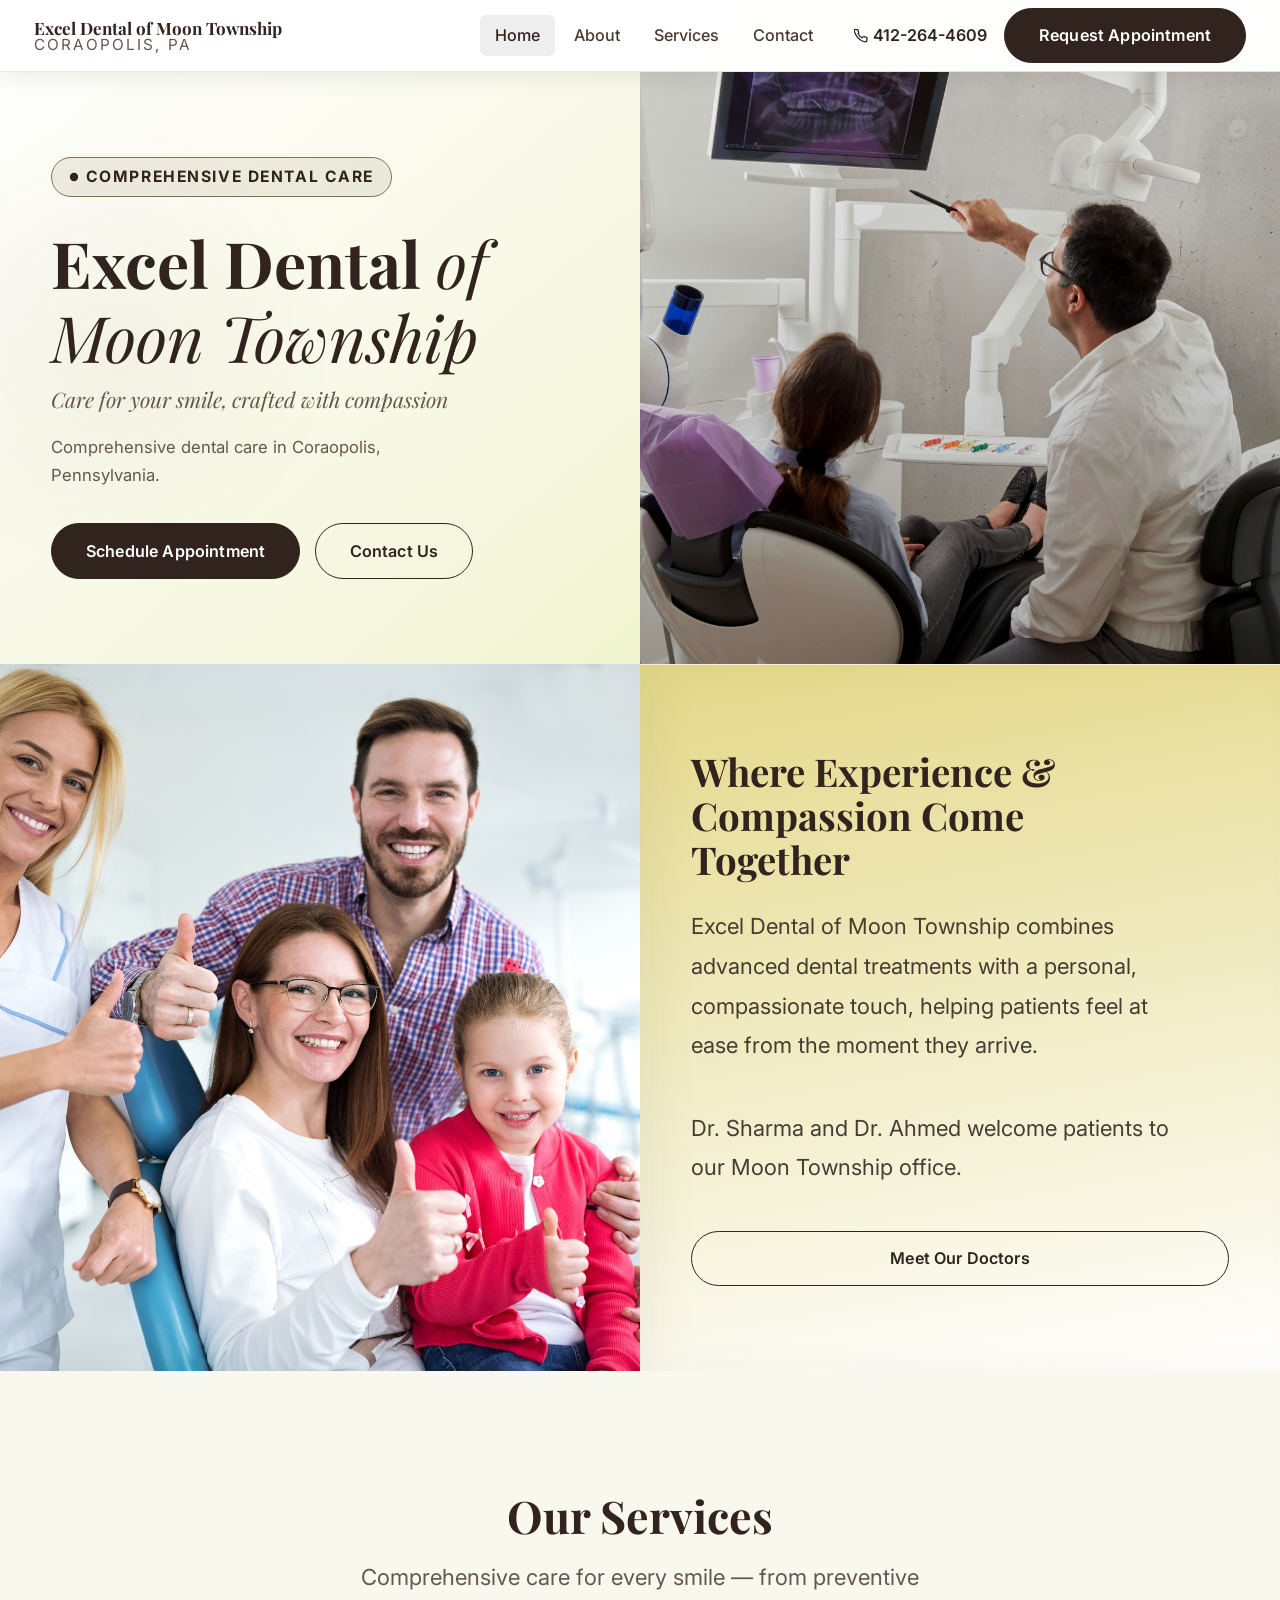
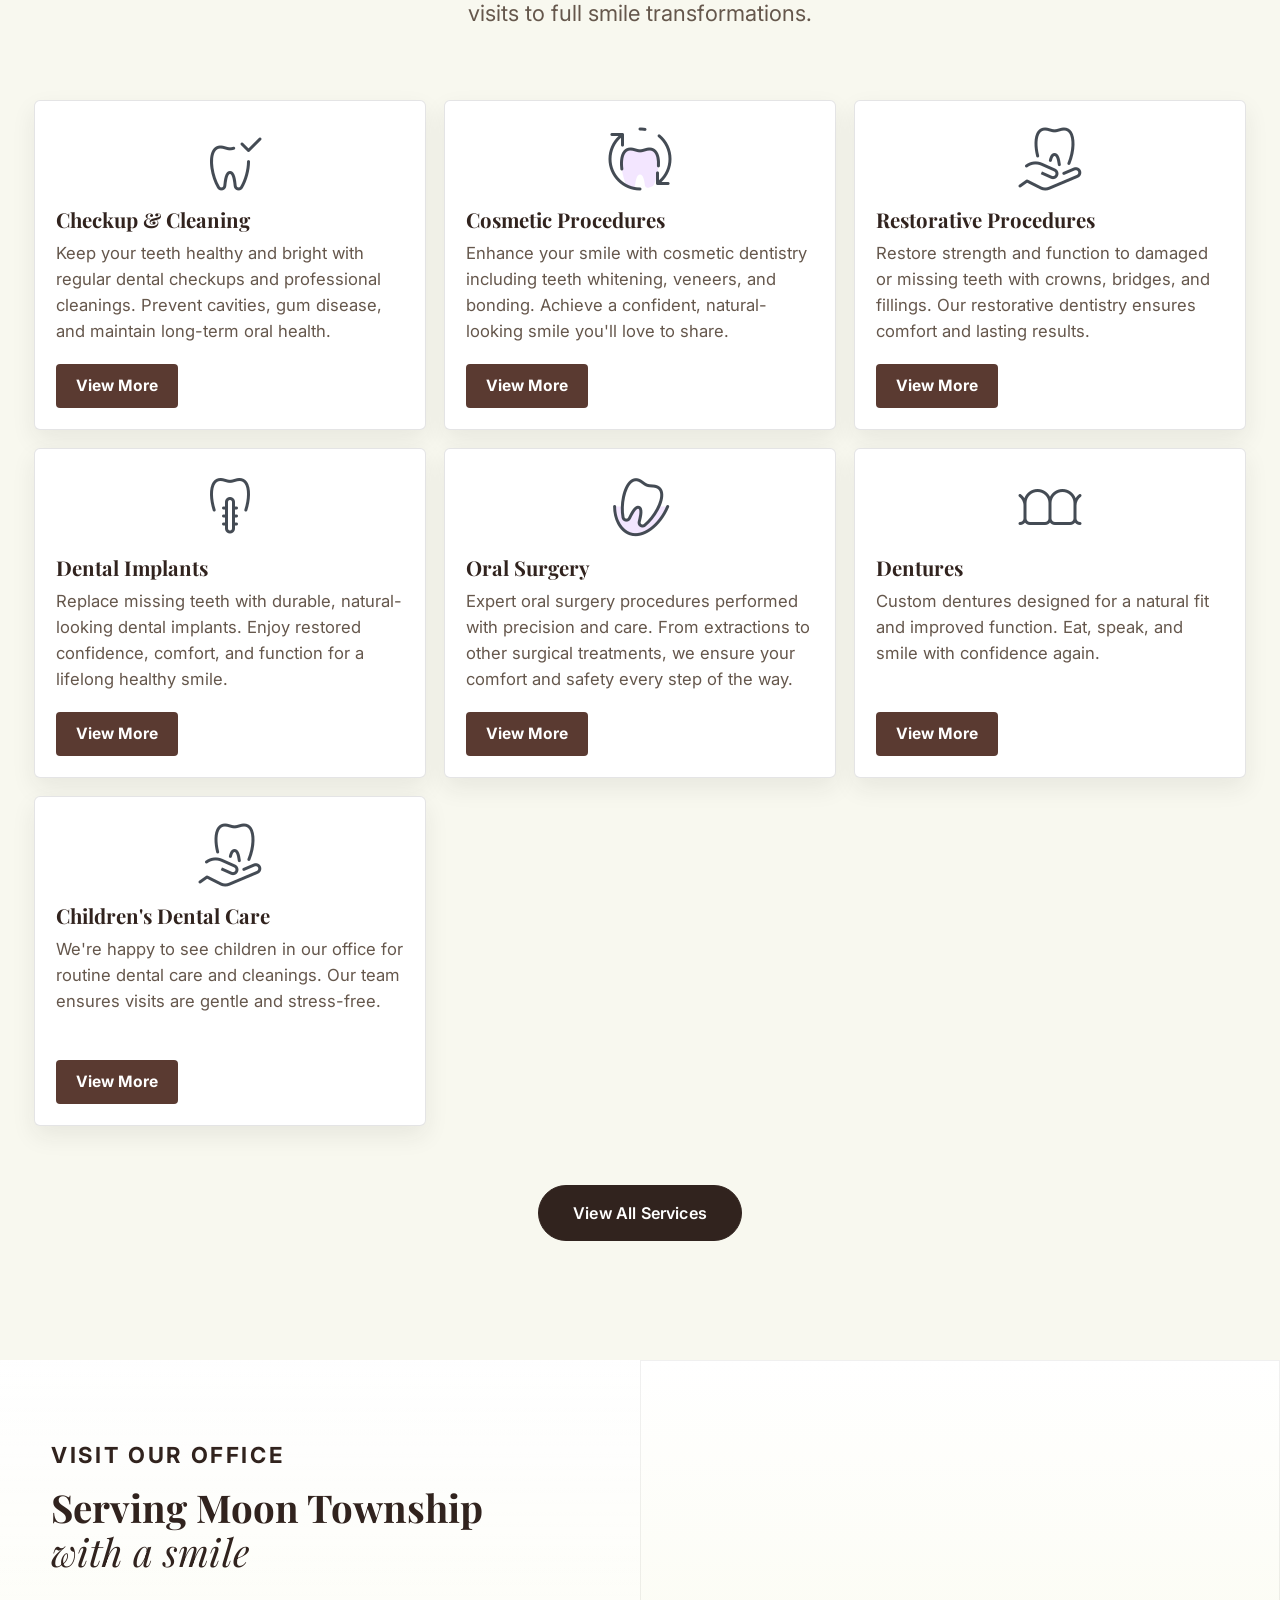
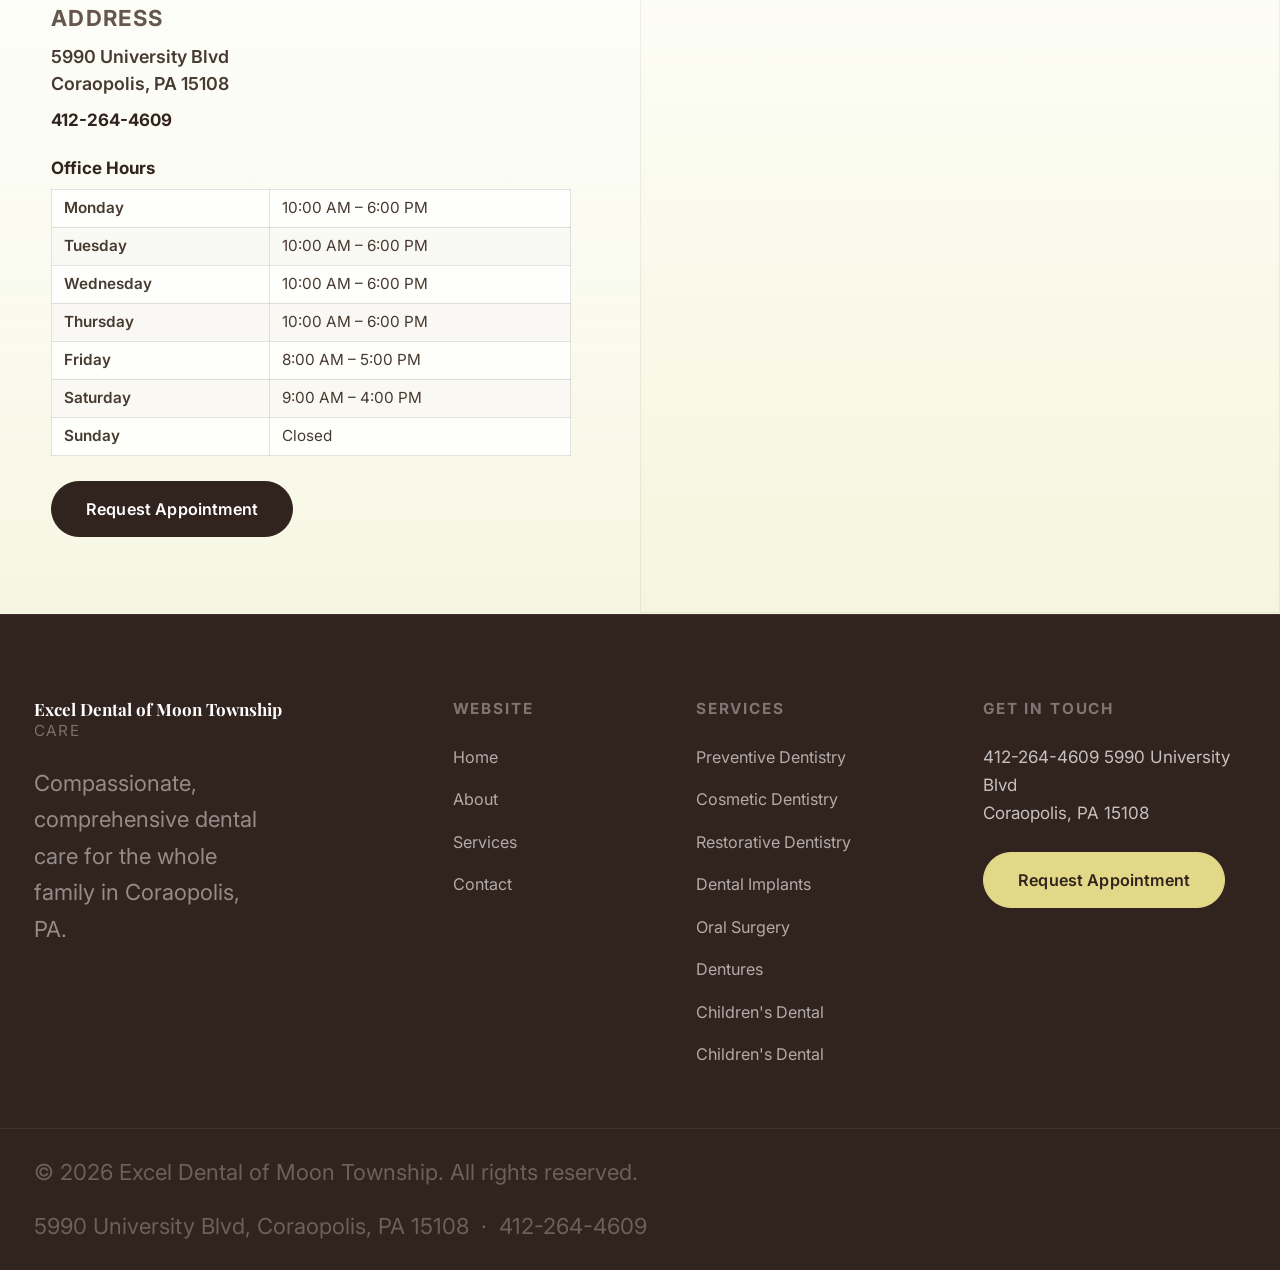
==== index.html @ f117f4f7 "Create Excel Dental of Moon Township website Co-authored-by: copilot-swe-agent[bot] <198982749+Copil" ====
<!DOCTYPE html>
<html lang="en">
<head>
  <meta charset="UTF-8" />
  <meta name="viewport" content="width=device-width, initial-scale=1.0" />
  <title>Excel Dental of Moon Township | Comprehensive Dental Care in Coraopolis, PA</title>
  <meta name="description" content="Comprehensive dental care in Coraopolis, PA, from routine cleanings to restorative and cosmetic dentistry, implants, and oral surgery." />
  <link rel="canonical" href="https://exceldentalmoon.com/" />
  <meta property="og:type" content="website" />
  <meta property="og:site_name" content="Excel Dental of Moon Township" />
  <meta property="og:title" content="Excel Dental of Moon Township | Comprehensive Dental Care in Coraopolis, PA" />
  <meta property="og:description" content="Comprehensive dental care in Coraopolis, PA, from routine cleanings to restorative and cosmetic dentistry, implants, and oral surgery." />
  <meta property="og:url" content="https://exceldentalmoon.com/" />
  <meta property="og:image" content="https://exceldentalmoon.com/assets/images/wexford-hero-photo.jpg" />
  <meta name="twitter:card" content="summary_large_image" />
  <meta name="twitter:title" content="Excel Dental of Moon Township | Comprehensive Dental Care in Coraopolis, PA" />
  <meta name="twitter:description" content="Comprehensive dental care in Coraopolis, PA, from routine cleanings to restorative and cosmetic dentistry, implants, and oral surgery." />
  <meta name="twitter:image" content="https://exceldentalmoon.com/assets/images/wexford-hero-photo.jpg" />
  <link rel="preconnect" href="https://fonts.googleapis.com" />
  <link rel="preconnect" href="https://fonts.gstatic.com" crossorigin />
  <link href="https://fonts.googleapis.com/css2?family=Playfair+Display:ital,wght@0,400;0,600;0,700;1,400;1,600&family=Inter:wght@300;400;500;600;700&display=swap" rel="stylesheet" />
  <link rel="stylesheet" href="css/style.css" />
  <link rel="icon" href="favicon.svg" type="image/svg+xml" />
  <script type="application/ld+json">
  {
    "@context": "https://schema.org",
    "@type": "Dentist",
    "name": "Excel Dental of Moon Township",
    "url": "https://exceldentalmoon.com/",
    "image": "https://exceldentalmoon.com/assets/images/wexford-hero-photo.jpg",
    "telephone": "+14122644609",
    "email": "exceldentalpc@gmail.com",
    "address": {
      "@type": "PostalAddress",
      "streetAddress": "5990 University Blvd",
      "addressLocality": "Coraopolis",
      "addressRegion": "PA",
      "postalCode": "15108",
      "addressCountry": "US"
    },
    "openingHoursSpecification": [
      {
        "@type": "OpeningHoursSpecification",
        "dayOfWeek": [
          "Monday",
          "Tuesday",
          "Wednesday",
          "Thursday"
        ],
        "opens": "10:00",
        "closes": "18:00"
      },
      {
        "@type": "OpeningHoursSpecification",
        "dayOfWeek": "Friday",
        "opens": "08:00",
        "closes": "17:00"
      },
      {
        "@type": "OpeningHoursSpecification",
        "dayOfWeek": "Saturday",
        "opens": "09:00",
        "closes": "16:00"
      }
    ],
    "hasMap": "https://maps.google.com/?q=5990+University+Blvd+Coraopolis+PA+15108"
  }
  </script>
  <style>
    /* Tooth SVG used inline for logo */
    .tooth-svg { fill: var(--white); }
    .tooth-svg-dark { fill: var(--dark); }
  </style>
</head>
<body>

  <!-- ===== NAVBAR ===== -->
  <header class="navbar" id="navbar">
    <div class="nav-inner">

      <!-- Logo -->
      <a href="index.html" class="nav-logo" aria-label="Excel Dental of Moon Township — home">
        <div class="nav-logo-icon">
          <svg viewBox="-32 0 512 512" xmlns="http://www.w3.org/2000/svg" aria-hidden="true" style="fill:#fff;">
            <path d="M443.98 96.25c-11.01-45.22-47.11-82.06-92.01-93.72-32.19-8.36-63 5.1-89.14 24.33-3.25 2.39-6.96 3.73-10.5 5.48l28.32 18.21c7.42 4.77 9.58 14.67 4.8 22.11-4.46 6.95-14.27 9.86-22.11 4.8L162.83 12.84c-20.7-10.85-43.38-16.4-66.81-10.31-44.9 11.67-81 48.5-92.01 93.72-10.13 41.62-.42 80.81 21.5 110.43 23.36 31.57 32.68 68.66 36.29 107.35 4.4 47.16 10.33 94.16 20.94 140.32l7.8 33.95c3.19 13.87 15.49 23.7 29.67 23.7 13.97 0 26.15-9.55 29.54-23.16l34.47-138.42c4.56-18.32 20.96-31.16 39.76-31.16s35.2 12.85 39.76 31.16l34.47 138.42c3.39 13.61 15.57 23.16 29.54 23.16 14.18 0 26.48-9.83 29.67-23.7l7.8-33.95c10.61-46.15 16.53-93.16 20.94-140.32 3.61-38.7 12.93-75.78 36.29-107.35 21.95-29.61 31.66-68.8 21.53-110.43z"/>
          </svg>
        </div>
        <div class="nav-logo-text">
          <span class="name">Excel Dental of Moon Township</span>
          <span class="tagline">Coraopolis, PA</span>
        </div>
      </a>

      <!-- Desktop menu -->
      <nav class="nav-menu" aria-label="Primary navigation">
        <a href="index.html" class="active">Home</a>
        <a href="about.html">About</a>
        <a href="services.html">Services</a>
        <a href="contact.html">Contact</a>
      </nav>

      <!-- Desktop actions -->
      <div class="nav-actions">
        <a href="tel:4122644609" class="nav-phone">
          <svg width="14" height="14" viewBox="0 0 24 24" fill="none" stroke="currentColor" stroke-width="2.2" stroke-linecap="round" stroke-linejoin="round" aria-hidden="true"><path d="M22 16.92v3a2 2 0 01-2.18 2 19.79 19.79 0 01-8.63-3.07A19.5 19.5 0 013.06 9.81a19.79 19.79 0 01-3.07-8.67A2 2 0 012.18 1h3a2 2 0 012 1.72c.127.96.361 1.903.7 2.81a2 2 0 01-.45 2.11L6.91 8.16a16 16 0 006.93 6.93l1.52-1.52a2 2 0 012.11-.45c.907.339 1.85.573 2.81.7A2 2 0 0122 16.92z"/></svg>
          412-264-4609
        </a>
        <a href="tel:+14122644609" class="btn btn-dark">Request Appointment</a>
      </div>

      <!-- Hamburger -->
      <button class="nav-hamburger" id="navHamburger" aria-label="Toggle menu" aria-expanded="false">
        <span></span><span></span><span></span>
      </button>
    </div>

    <!-- Mobile drawer -->
    <nav class="nav-mobile" aria-label="Mobile navigation">
      <a href="index.html">Home</a>
      <a href="about.html">About</a>
      <a href="services.html">Services</a>
      <a href="contact.html">Contact</a>
      <div class="nav-mobile-cta">
        <a href="tel:4122644609" class="btn btn-outline">📞 412-264-4609</a>
        <a href="tel:+14122644609" class="btn btn-dark">Request Appointment</a>
      </div>
    </nav>
  </header>

  <!-- ===== HERO ===== -->
  <section class="hero" aria-labelledby="hero-heading">
    <div class="hero-left">
      <div class="hero-text">
        <div class="hero-chip">
          <svg width="10" height="10" viewBox="0 0 24 24" fill="currentColor" aria-hidden="true"><circle cx="12" cy="12" r="10"/></svg>
          Comprehensive Dental Care
        </div>
        <h1 class="hero-h1" id="hero-heading">Excel Dental <em>of Moon Township</em></h1>
        <p class="hero-tagline">Care for your smile, crafted with compassion</p>
        <p class="hero-desc">Comprehensive dental care in Coraopolis, Pennsylvania.</p>
        <div class="hero-actions">
          <a href="tel:+14122644609" class="btn btn-dark">Schedule Appointment</a>
          <a href="contact.html" class="btn btn-outline">Contact Us</a>
        </div>
      </div>
    </div>
    <div class="hero-right">
      <img
        src="assets/images/wexford-hero-photo.jpg"
        alt="A dentist reviewing an X-ray with a patient"
        loading="eager"
      />
    </div>
  </section>

  <!-- ===== ABOUT ===== -->
  <section class="about" aria-labelledby="about-heading">
    <div class="about-left" data-reveal="fade-left">
      <img
        src="assets/images/wexford-about-photo.jpg"
        alt="A family with a dental professional"
        loading="lazy"
      />
    </div>
    <div class="about-right" data-reveal="fade-right">
      <h2 id="about-heading">Where Experience &amp; Compassion Come Together</h2>
      <p>Excel Dental of Moon Township combines advanced dental treatments with a personal, compassionate touch, helping patients feel at ease from the moment they arrive.</p>
      <p>Dr. Sharma and Dr. Ahmed welcome patients to our Moon Township office.</p>
      <a href="about.html" class="btn btn-outline">Meet Our Doctors</a>
    </div>
  </section>

  <!-- ===== SERVICES ===== -->
  <section class="services" id="services" aria-labelledby="services-heading">
    <div class="services-intro fade-up">
      <h2 id="services-heading">Our Services</h2>
      <p>Comprehensive care for every smile — from preventive visits to full smile transformations.</p>
    </div>

    <div class="services-grid">

      <article class="srv-card fade-up" aria-label="Checkup and Cleaning">
        <div class="srv-bg" style="background-image:url('assets/images/service-cleaning.png');"></div>
        <div class="srv-overlay"></div>
        <div class="srv-body">
          <h3>Checkup &amp; Cleaning</h3>
          <p class="srv-desc">Keep your teeth healthy and bright with regular dental checkups and professional cleanings. Prevent cavities, gum disease, and maintain long-term oral health.</p>
          <a href="cleaning-and-prevention.html" class="srv-link">View More</a>
        </div>
      </article>

      <article class="srv-card fade-up" aria-label="Cosmetic Procedures">
        <div class="srv-bg" style="background-image:url('assets/images/service-cosmetic.png');"></div>
        <div class="srv-overlay"></div>
        <div class="srv-body">
          <h3>Cosmetic Procedures</h3>
          <p class="srv-desc">Enhance your smile with cosmetic dentistry including teeth whitening, veneers, and bonding. Achieve a confident, natural-looking smile you'll love to share.</p>
          <a href="cosmetic-dentistry.html" class="srv-link">View More</a>
        </div>
      </article>

      <article class="srv-card fade-up" aria-label="Restorative Procedures">
        <div class="srv-bg" style="background-image:url('assets/images/service-restorative.png');"></div>
        <div class="srv-overlay"></div>
        <div class="srv-body">
          <h3>Restorative Procedures</h3>
          <p class="srv-desc">Restore strength and function to damaged or missing teeth with crowns, bridges, and fillings. Our restorative dentistry ensures comfort and lasting results.</p>
          <a href="restorative-dentistry.html" class="srv-link">View More</a>
        </div>
      </article>

      <article class="srv-card fade-up" aria-label="Dental Implants">
        <div class="srv-bg" style="background-image:url('assets/images/service-implants.png');"></div>
        <div class="srv-overlay"></div>
        <div class="srv-body">
          <h3>Dental Implants</h3>
          <p class="srv-desc">Replace missing teeth with durable, natural-looking dental implants. Enjoy restored confidence, comfort, and function for a lifelong healthy smile.</p>
          <a href="dental-implants.html" class="srv-link">View More</a>
        </div>
      </article>

      <article class="srv-card fade-up" aria-label="Oral Surgery">
        <div class="srv-bg" style="background-image:url('assets/images/service-oral-surgery.png');"></div>
        <div class="srv-overlay"></div>
        <div class="srv-body">
          <h3>Oral Surgery</h3>
          <p class="srv-desc">Expert oral surgery procedures performed with precision and care. From extractions to other surgical treatments, we ensure your comfort and safety every step of the way.</p>
          <a href="oral-surgery.html" class="srv-link">View More</a>
        </div>
      </article>

      <article class="srv-card fade-up" aria-label="Dentures">
        <div class="srv-bg" style="background-image:url('assets/images/service-dentures.png');"></div>
        <div class="srv-overlay"></div>
        <div class="srv-body">
          <h3>Dentures</h3>
          <p class="srv-desc">Custom dentures designed for a natural fit and improved function. Eat, speak, and smile with confidence again.</p>
          <a href="dentures.html" class="srv-link">View More</a>
        </div>
      </article>

      <article class="srv-card fade-up" aria-label="Children's Dental Care">
        <div class="srv-bg" style="background-image:url('assets/images/service-children.png');"></div>
        <div class="srv-overlay"></div>
        <div class="srv-body">
          <h3>Children's Dental Care</h3>
          <p class="srv-desc">We're happy to see children in our office for routine dental care and cleanings. Our team ensures visits are gentle and stress-free.</p>
          <a href="pediatric-dentistry.html" class="srv-link">View More</a>
        </div>
      </article>

    </div><!-- /services-grid -->

    <div class="services-footer fade-up">
      <a href="services.html" class="btn btn-dark">View All Services</a>
    </div>
  </section>

  <section class="location home-location" aria-labelledby="visit-heading">
    <div class="location-info" data-reveal="fade-left">
      <p class="eyebrow">Visit Our Office</p>
      <h2 id="visit-heading">Serving Moon Township <em>with a smile</em></h2>

      <div class="visit-address">
        <p class="info-label">Address</p>
        <address><a href="https://maps.google.com/?q=5990+University+Blvd+Coraopolis+PA+15108" target="_blank" rel="noopener">5990 University Blvd<br />Coraopolis, PA 15108</a></address>
        <a class="visit-phone" href="tel:+14122644609">412-264-4609</a>
      </div>

      <div class="visit-hours">
        <h3>Office Hours</h3>
        <table>
          <tbody>
            <tr><th scope="row">Monday</th><td>10:00 AM – 6:00 PM</td></tr>
            <tr><th scope="row">Tuesday</th><td>10:00 AM – 6:00 PM</td></tr>
            <tr><th scope="row">Wednesday</th><td>10:00 AM – 6:00 PM</td></tr>
            <tr><th scope="row">Thursday</th><td>10:00 AM – 6:00 PM</td></tr>
            <tr><th scope="row">Friday</th><td>8:00 AM – 5:00 PM</td></tr>
            <tr><th scope="row">Saturday</th><td>9:00 AM – 4:00 PM</td></tr>
            <tr><th scope="row">Sunday</th><td>Closed</td></tr>
          </tbody>
        </table>
      </div>

      <a href="tel:+14122644609" class="btn btn-dark visit-appointment">Request Appointment</a>
    </div>
    <div class="location-map" data-reveal="fade-right">
      <iframe
        src="https://maps.google.com/maps?q=5990+University+Blvd+Coraopolis+PA+15108&z=15&output=embed"
        loading="lazy"
        title="Map to Excel Dental of Moon Township at 5990 University Blvd"
        allowfullscreen>
      </iframe>
    </div>
  </section>

  <!-- ===== FOOTER ===== -->
  <footer class="footer">
    <div class="footer-main">

      <!-- Brand -->
      <div class="footer-brand">
        <div class="f-logo">
          <div class="f-logo-icon">
            <svg viewBox="-32 0 512 512" xmlns="http://www.w3.org/2000/svg" aria-hidden="true" style="fill:#2a2a2a;">
              <path d="M443.98 96.25c-11.01-45.22-47.11-82.06-92.01-93.72-32.19-8.36-63 5.1-89.14 24.33-3.25 2.39-6.96 3.73-10.5 5.48l28.32 18.21c7.42 4.77 9.58 14.67 4.8 22.11-4.46 6.95-14.27 9.86-22.11 4.8L162.83 12.84c-20.7-10.85-43.38-16.4-66.81-10.31-44.9 11.67-81 48.5-92.01 93.72-10.13 41.62-.42 80.81 21.5 110.43 23.36 31.57 32.68 68.66 36.29 107.35 4.4 47.16 10.33 94.16 20.94 140.32l7.8 33.95c3.19 13.87 15.49 23.7 29.67 23.7 13.97 0 26.15-9.55 29.54-23.16l34.47-138.42c4.56-18.32 20.96-31.16 39.76-31.16s35.2 12.85 39.76 31.16l34.47 138.42c3.39 13.61 15.57 23.16 29.54 23.16 14.18 0 26.48-9.83 29.67-23.7l7.8-33.95c10.61-46.15 16.53-93.16 20.94-140.32 3.61-38.7 12.93-75.78 36.29-107.35 21.95-29.61 31.66-68.8 21.53-110.43z"/>
            </svg>
          </div>
          <div class="f-logo-text">
            <span class="name">Excel Dental of Moon Township</span>
            <span class="care">Care</span>
          </div>
        </div>
        <p>Compassionate, comprehensive dental care for the whole family in Coraopolis, PA.</p>
      </div>

      <!-- Website Links -->
      <div class="footer-col">
        <h4>Website</h4>
        <ul>
          <li><a href="index.html">Home</a></li>
          <li><a href="about.html">About</a></li>
          <li><a href="services.html">Services</a></li>
          <li><a href="contact.html">Contact</a></li>
        </ul>
      </div>

      <!-- Services Links -->
      <div class="footer-col">
        <h4>Services</h4>
        <ul>
          <li><a href="cleaning-and-prevention.html">Preventive Dentistry</a></li>
          <li><a href="cosmetic-dentistry.html">Cosmetic Dentistry</a></li>
          <li><a href="restorative-dentistry.html">Restorative Dentistry</a></li>
          <li><a href="dental-implants.html">Dental Implants</a></li>
          <li><a href="oral-surgery.html">Oral Surgery</a></li>
          <li><a href="dentures.html">Dentures</a></li>
          <li><a href="pediatric-dentistry.html">Children's Dental</a></li>
          <li><a href="services.html#children">Children's Dental</a></li>
        </ul>
      </div>

      <!-- Contact -->
      <div class="footer-col">
        <h4>Get In Touch</h4>
        <div class="footer-contact-info">
          <a href="tel:4122644609">412-264-4609</a>
          <a href="https://maps.google.com/?q=5990+University+Blvd+Coraopolis+PA+15108" target="_blank" rel="noopener">
            5990 University Blvd<br>Coraopolis, PA 15108
          </a>
        </div>
        <a href="tel:+14122644609" class="btn btn-accent footer-appt-btn">Request Appointment</a>
      </div>

    </div><!-- /footer-main -->

    <div class="footer-bottom">
      <p>&copy; <span id="year"></span> Excel Dental of Moon Township. All rights reserved.</p>
      <p>5990 University Blvd, Coraopolis, PA 15108 &nbsp;·&nbsp; 412-264-4609</p>
    </div>
  </footer>

  <script src="js/main.js"></script>
</body>
</html>
---- css/style.css ----
/* ===================================================
   Excel Dental of Moon Township — Main Stylesheet
   =================================================== */

/* === CSS VARIABLES === */
:root {
  --primary:       #5a3a31;
  --primary-dark:  #31231e;
  --primary-light: #e2f1af;
  --olive:         #84714f;
  --bg:            #f8f8ef;
  --bg-light:      #ffffff;
  --bg-about:      #e2f1af;
  --surface:       #ffffff;
  --surface-alt:   #f8f8ef;
  --dark:          #31231e;
  --text:          #473a30;
  --muted:         #65574c;
  --white:         #fff;
  --border:        rgba(42,42,42,.14);
  --line-soft:     rgba(42,42,42,.09);
  --shadow-sm:     0 2px 8px rgba(0,0,0,.08);
  --shadow:        0 4px 20px rgba(0,0,0,.12);
  --shadow-lg:     0 14px 44px rgba(0,0,0,.18);
  --shadow-xl:     0 22px 64px rgba(16, 24, 8, .24);
  --radius:        20px;
  --radius-sm:     10px;
  --radius-xs:     6px;
  --ease:          cubic-bezier(.4,0,.2,1);
  --t:             all .3s var(--ease);
  --font-h:        'Playfair Display', Georgia, serif;
  --font-b:        'Inter', -apple-system, BlinkMacSystemFont, sans-serif;
}

/* === RESET === */
*, *::before, *::after { box-sizing: border-box; margin: 0; padding: 0; }
html  {
  scroll-behavior: smooth;
  font-size: 17px;
}
body  {
  font-family: var(--font-b);
  font-size: 1rem;
  line-height: 1.65;
  color: var(--text);
  background: #f8f8ef;
  overflow-x: hidden;
  -webkit-font-smoothing: antialiased;
  -webkit-tap-highlight-color: transparent;
}
img  { max-width: 100%; height: auto; display: block; }
a    { text-decoration: none; color: inherit; }
ul   { list-style: none; }
p { font-size: 1.3rem !important; }
h1,h2,h3,h4,h5 { font-family: var(--font-h); font-weight: 700; line-height: 1.15; color: var(--dark); }

/* === UTILITIES === */
.container { max-width: 1280px; margin: 0 auto; padding: 0 2rem; }

/* === BUTTONS === */
.btn {
  display: inline-flex;
  align-items: center;
  justify-content: center;
  gap: .45rem;
  padding: .8rem 2rem;
  border-radius: 100px;
  font-family: var(--font-b);
  font-size: .95rem;
  font-weight: 600;
  letter-spacing: .01em;
  cursor: pointer;
  transition: var(--t);
  border: 1.5px solid transparent;
  white-space: nowrap;
  touch-action: manipulation;
}
.btn-dark    { background: var(--dark);  color: var(--white); border-color: var(--dark); }
.btn-dark:hover  { background: #5a3a31; transform: translateY(-2px); box-shadow: var(--shadow); }
.btn-outline { background: transparent; color: var(--dark);  border-color: var(--dark); }
.btn-outline:hover { background: var(--dark); color: var(--white); transform: translateY(-2px); box-shadow: var(--shadow); }
.btn-light   { background: var(--white); color: var(--dark);  border-color: var(--white); }
.btn-light:hover { background: var(--bg-light); transform: translateY(-2px); box-shadow: var(--shadow); }
.btn-accent  { background: var(--primary); color: var(--white); border-color: var(--primary); }
.btn-accent:hover { background: var(--primary-dark); border-color: var(--primary-dark); transform: translateY(-2px); }

/* =====================================================
   NAVBAR
   ===================================================== */
.navbar {
  position: fixed;
  top: 0; left: 0; right: 0;
  z-index: 100;
  height: 72px;
  background: rgba(255,255,255,.96);
  backdrop-filter: blur(16px);
  -webkit-backdrop-filter: blur(16px);
  border-bottom: 1px solid rgba(132,113,79,.18);
  box-shadow: 0 6px 20px rgba(36, 45, 18, .08);
  transition: var(--t);
}
.navbar.scrolled { background: rgba(255,255,255,.99); box-shadow: var(--shadow-sm); }

.nav-inner {
  max-width: 1280px;
  margin: 0 auto;
  padding: 0 2rem;
  height: 100%;
  display: flex;
  align-items: center;
  gap: 1.5rem;
}

/* Logo */
.nav-logo { display: flex; align-items: center; gap: .6rem; flex-shrink: 0; }
.nav-logo-icon {
  width: 38px; height: 38px;
  background: var(--dark);
  border-radius: 10px;
  display: flex; align-items: center; justify-content: center;
}
.nav-logo-icon { display: none; }
.nav-logo-text { display: block; }
.nav-logo-icon svg { width: 20px; height: 20px; }
.nav-logo-text .name {
  display: block;
  font-family: var(--font-h);
  font-size: 1rem; font-weight: 700;
  color: var(--dark); line-height: 1.1;
  white-space: nowrap;
}
.nav-logo-text .tagline {
  display: block;
  font-size: .9rem;
  text-transform: uppercase;
  letter-spacing: .14em;
  color: var(--muted); line-height: 1;
}

/* Nav menu */
.nav-menu { display: flex; align-items: center; gap: .2rem; margin-left: auto; }
.nav-menu a {
  padding: .45rem .9rem;
  border-radius: var(--radius-xs);
  font-size: .95rem; font-weight: 500;
  color: var(--text);
  transition: var(--t);
}
.nav-menu a:hover,
.nav-menu a.active { background: rgba(42,42,42,.08); color: var(--dark); }
.nav-menu a { touch-action: manipulation; }

/* Nav actions */
.nav-actions { display: flex; align-items: center; gap: 1rem; flex-shrink: 0; }
.nav-phone {
  font-size: .95rem; font-weight: 600;
  color: var(--dark);
  display: flex; align-items: center; gap: .3rem;
}
.nav-phone:hover { text-decoration: underline; }

/* Hamburger */
.nav-hamburger {
  display: none;
  background: none; border: none; cursor: pointer;
  padding: .5rem;
  margin-left: auto;
  flex-direction: column; gap: 5px;
}
.nav-hamburger span {
  display: block; width: 22px; height: 2px;
  background: var(--dark); border-radius: 2px;
  transition: var(--t);
}

/* Mobile drawer */
.nav-mobile {
  display: none;
  position: fixed;
  top: 72px; left: 0; right: 0;
  background: var(--bg-light);
  border-bottom: 1px solid var(--border);
  padding: 1.25rem 2rem 1.5rem;
  flex-direction: column;
  gap: .3rem;
  z-index: 99;
  box-shadow: var(--shadow);
}
.nav-mobile.open { display: flex; }
.nav-mobile a {
  padding: .7rem 1rem;
  border-radius: var(--radius-xs);
  font-size: .95rem; font-weight: 500;
  color: var(--text); transition: var(--t);
  touch-action: manipulation;
}
.nav-mobile a:hover { background: rgba(42,42,42,.06); }
.nav-mobile a.btn-dark,
.nav-mobile a.btn-dark:hover { color: var(--white); }
.nav-mobile-cta {
  margin-top: 1rem;
  padding-top: 1rem;
  border-top: 1px solid var(--border);
  display: flex; flex-direction: column; gap: .6rem;
}

/* =====================================================
   HERO
   ===================================================== */
.hero {
  display: grid;
  grid-template-columns: repeat(2, minmax(0, 1fr));
  min-height: 0;
  padding-top: 72px;
  align-items: stretch;
  background:
    linear-gradient(140deg, #ffffff 0%, #f5f6dd 55%, #e2f1af 100%);
}
.hero-left {
  display: flex;
  align-items: center;
  padding: 5rem 3rem 5rem;
  padding-left: max(3rem, calc((100vw - 1280px) / 2 + 2rem));
}
.hero-text { max-width: 500px; }
.hero-chip {
  display: inline-flex; align-items: center; gap: .4rem;
  background: rgba(132,113,79,.12);
  color: var(--dark);
  padding: .35rem 1rem;
  border-radius: 100px;
  font-size: .92rem; font-weight: 700;
  text-transform: uppercase; letter-spacing: .1em;
  margin-bottom: 1.75rem;
}
.hero-h1 { font-size: clamp(2.8rem,5vw,4.5rem); color: var(--dark); margin-bottom: .5rem; }
.hero-h1 em { font-style: italic; font-weight: 400; }
.hero-tagline {
  font-family: var(--font-h);
  font-size: clamp(1rem,1.8vw,1.25rem) !important;
  font-style: italic; font-weight: 400;
  color: var(--muted); margin-bottom: 1rem;
}
.hero-desc { font-size: .98rem !important; color: var(--muted); margin-bottom: 2rem; max-width: 380px; line-height: 1.65; }
.hero-actions { display: flex; gap: .85rem; flex-wrap: wrap; }

.hero-right { position: relative; min-width: 0; overflow: hidden; }
.hero-right::after {
  content: '';
  position: absolute;
  inset: 0;
  background: linear-gradient(180deg, rgba(0,0,0,.06) 0%, rgba(0,0,0,.22) 100%);
  pointer-events: none;
}
.hero-right img {
  width: 100%;
  height: 100%;
  object-fit: cover;
  object-position: center;
  transform: none;
  filter: saturate(1.08) contrast(1.02);
}

/* =====================================================
   TRUST STRIP
   ===================================================== */
.trust-strip {
  background:
    radial-gradient(circle at 20% 25%, rgba(255,255,255,.2) 0%, rgba(255,255,255,0) 52%),
    linear-gradient(135deg, #5a3a31 0%, #31231e 100%);
  padding: 1.25rem 2rem;
}

.trust-inner {
  max-width: 1200px;
  margin: 0 auto;
  display: grid;
  grid-template-columns: repeat(3, 1fr);
  gap: 1rem;
}

.trust-item {
  border: 1px solid rgba(42,42,42,.16);
  border-radius: var(--radius-sm);
  background: rgba(255,255,255,.25);
  padding: 1.1rem 1.15rem;
  box-shadow: 0 10px 22px rgba(34,42,14,.15), inset 0 1px 0 rgba(255,255,255,.4);
}

.trust-item h2 {
  font-size: clamp(1.2rem, 2vw, 1.5rem);
  margin-bottom: .3rem;
}

.trust-item p {
  font-size: .92rem;
  color: rgba(42,42,42,.9);
  line-height: 1.55;
}

/* =====================================================
   ABOUT
   ===================================================== */
.about { display: grid; grid-template-columns: repeat(2, minmax(0, 1fr)); min-height: 580px; overflow-x: clip; }
.about-left { min-width: 0; overflow: hidden; background: #e2f1af; }
.about-left img { display: block; width: 100%; height: 100%; min-height: 100%; object-fit: cover; object-position: 62% center; transition: transform .7s ease; }
.about-left:hover img { transform: scale(1.04); }

.about-right {
  background: linear-gradient(170deg, #e3d888 0%, #ffffff 100%);
  display: flex; flex-direction: column; justify-content: center;
  padding: 5rem 3rem;
  padding-right: max(3rem, calc((100vw - 1280px) / 2 + 2rem));
  box-shadow: inset 0 1px 0 rgba(255,255,255,.65), inset 22px 0 36px rgba(132,113,79,.07);
}
.about-right h2 { font-size: clamp(1.75rem,3vw,2.6rem); margin-bottom: 1.5rem; max-width: 440px; }
.about-right p { font-size: .96rem; color: var(--dark); line-height: 1.8; max-width: 480px; margin-bottom: 2.5rem; opacity: .88; }

/* =====================================================
   WHY CHOOSE US
   ===================================================== */
.why-us {
  padding: 6rem 1erem;
  background:
    radial-gradient(circle at 85% 18%, rgba(132,113,79,.1) 0%, rgba(132,113,79,0) 42%),
    var(--bg-light);
}

.eyebrow {
  display: inline-block;
  font-size: .85rem;
  font-weight: 700;
  letter-spacing: .12em;
  text-transform: uppercase;
  color: var(--muted);
  margin-bottom: .7rem;
}

.why-us-intro {
  max-width: 640px;
  margin: 0 auto 3.5rem;
  text-align: center;
}

.why-us-intro h2 {
  font-size: clamp(1.9rem, 3vw, 2.8rem);
  margin-bottom: .75rem;
}

.why-us-sub {
  font-size: 1.05rem !important;
  color: var(--muted);
  line-height: 1.6;
}

.why-us-grid {
  max-width: 1280px;
  margin: 0 auto;
  display: grid;
  grid-template-columns: repeat(3, 1fr);
  gap: 1.5rem;
}

.why-card {
  display: flex;
  flex-direction: column;
  gap: 1rem;
  padding: 2.25rem 2rem;
  background: var(--surface);
  border-radius: var(--radius);
  border: 1px solid var(--border);
  transition: var(--t);
}

.why-card:hover {
  transform: translateY(-3px);
  box-shadow: var(--shadow);
}

.why-card-icon {
  width: 44px;
  height: 44px;
  display: flex;
  align-items: center;
  justify-content: center;
  background: rgba(132,113,79,.12);
  border-radius: 12px;
  flex-shrink: 0;
}

.why-card-icon svg {
  width: 22px;
  height: 22px;
  stroke: var(--dark);
}

.why-card h3 {
  font-size: 1.35rem;
  line-height: 1.3;
  color: var(--dark);
}

.why-card p {
  font-size: 1.08rem !important;
  line-height: 1.75;
  color: var(--muted);
  margin: 0;
}

/* =====================================================
   SERVICES
   ===================================================== */
.services { padding: 7rem 2rem; }
/* Services page uses the same section inside its own wrapper */
.services-page-wrap .services { padding: 3rem 2rem 6rem; }
.services-intro { text-align: center; max-width: 560px; margin: 0 auto 4rem; }
.services-intro h2 { font-size: clamp(2rem,3.5vw,3rem); margin-bottom: 1rem; }
.services-intro p { color: var(--muted); font-size: 1.05rem; }

/* Flex-expand card grid (matches original WordPress design) */
.services-grid {
  display: grid;
  grid-template-columns: repeat(3, minmax(0, 1fr));
  gap: 18px;
  max-width: 1280px; margin: 0 auto 3.5rem;
}

.srv-card {
  display: flex;
  flex-direction: column;
  min-width: 0;
  min-height: 330px;
  border-radius: 6px; overflow: hidden;
  text-decoration: none;
  background-color: #ffffff;
  border: 1px solid rgba(37,35,41,.12);
  box-shadow: 0 10px 24px rgba(37,35,41,.08);
  transition: transform .25s ease, box-shadow .25s ease;
}
.srv-card:hover { box-shadow: 0 14px 28px rgba(37,35,41,.12); }

.srv-bg {
  position: relative;
  inset: auto;
  width: 64px;
  height: 64px;
  flex: 0 0 64px;
  margin: 1.5rem auto 0;
  background-size: contain; background-position: center; background-repeat: no-repeat;
  transition: transform .25s ease;
  opacity: 1;
}
.srv-card:hover .srv-bg { transform: scale(1.04); }

/* overlay not needed — gradient is on .srv-body */
.srv-overlay { display: none; }

.srv-body {
  position: relative;
  flex: 1;
  padding: 1rem 1.25rem 1.25rem;
  display: flex; flex-direction: column;
}
.srv-body h3 {
  color: var(--dark); font-size: 1.2rem; font-weight: 700;
  margin: 0; line-height: 1.2;
}
.srv-desc {
  color: var(--muted); font-size: .98rem !important; line-height: 1.55;
  margin: .55rem 0 1rem;
  max-height: none; overflow: visible; opacity: 1;
}
.srv-card:hover .srv-desc { opacity: 1; }

.srv-link {
  display: inline-block;
  padding: 9px 20px;
  background: var(--primary);
  color: var(--white);
  border-radius: 4px;
  font-size: .92rem; font-weight: 700;
  align-self: flex-start;
  opacity: 1; transform: none; margin-top: auto;
  transition: opacity .4s .08s cubic-bezier(.4,0,.2,1), transform .4s .08s cubic-bezier(.4,0,.2,1), background .25s ease;
}
.srv-link:hover { background: var(--primary-dark); }
.srv-card:hover .srv-link { opacity: 1; transform: none; margin-top: auto; }

.services-footer { text-align: center; }

/* =====================================================
   CARE OPTIONS
   ===================================================== */
.care-options {
  padding: 5.5rem 2rem;
  background:
    linear-gradient(180deg, #ffffff 0%, #f5f6dd 100%);
}

.care-options-inner {
  max-width: 1160px;
  margin: 0 auto;
  display: grid;
  grid-template-columns: 1.15fr .85fr;
  gap: 1.3rem;
}

.care-options-main,
.virtual-consult {
  border: 1px solid var(--border);
  border-radius: var(--radius);
  background: var(--white);
  padding: 2.1rem 2rem;
  box-shadow: 0 18px 38px rgba(40, 36, 26, .14);
}

.care-options-main h2 {
  font-size: clamp(1.8rem, 2.7vw, 2.5rem);
  margin-bottom: .9rem;
}

.care-options-main > p {
  color: var(--text);
  line-height: 1.7;
  margin-bottom: 1.1rem;
}

.care-options-main ul {
  margin: 0 0 1.5rem;
  padding: 0;
  display: flex;
  flex-direction: column;
  gap: .5rem;
}

.care-options-main li {
  display: flex;
  align-items: flex-start;
  gap: .55rem;
  font-size: .97rem;
  color: var(--text);
}

.care-options-main li::before {
  content: '';
  width: 7px;
  height: 7px;
  border-radius: 50%;
  margin-top: .52rem;
  background: var(--primary-dark);
  flex-shrink: 0;
}

.care-options-actions {
  display: flex;
  gap: .8rem;
  flex-wrap: wrap;
}

.virtual-consult {
  background: linear-gradient(165deg, #31231e 0%, #5a3a31 100%);
  color: var(--white);
  border-color: rgba(255,255,255,.08);
  box-shadow: var(--shadow-xl);
}

.virtual-consult h3 {
  color: var(--white);
  font-size: 1.55rem;
  margin-bottom: .65rem;
}

.virtual-consult p {
  color: rgba(255,255,255,.75);
  font-size: .95rem;
  line-height: 1.62;
  margin-bottom: 1rem;
}

.virtual-consult ol {
  margin: 0 0 1.4rem 1.2rem;
  color: rgba(255,255,255,.9);
  display: flex;
  flex-direction: column;
  gap: .6rem;
}

.virtual-consult ol li {
  line-height: 1.55;
  font-size: .95rem;
}

/* =====================================================
   TESTIMONIALS
   ===================================================== */
.testimonials {
  background:
    radial-gradient(circle at 15% 18%, rgba(132,113,79,.12) 0%, rgba(132,113,79,0) 34%),
    linear-gradient(150deg, #31231e 0%, #5a3a31 60%, #31231e 100%);
  padding: 6rem 2rem;
  position: relative;
  overflow: hidden;
}

.testimonials::before {
  content: '';
  position: absolute;
  inset: 0;
  background-image: radial-gradient(rgba(255,255,255,.08) .7px, transparent .7px);
  background-size: 9px 9px;
  opacity: .18;
  pointer-events: none;
}
.testimonials-header { text-align: center; margin-bottom: 3.5rem; }
.testimonials-header h2 { color: var(--white); font-size: clamp(1.75rem,3vw,2.5rem); margin-bottom: .75rem; }
.testimonials-header p  { color: rgba(255,255,255,.45); font-size: 1rem; }

.testimonials-grid {
  display: grid; grid-template-columns: repeat(3,1fr);
  gap: 1.5rem; max-width: 1100px; margin: 0 auto;
}
.t-card {
  background: linear-gradient(180deg, rgba(255,255,255,.10) 0%, rgba(255,255,255,.03) 100%);
  border: 1px solid rgba(255,255,255,.16);
  border-radius: var(--radius); padding: 2rem;
  backdrop-filter: blur(2px);
  box-shadow: 0 16px 28px rgba(0,0,0,.24), inset 0 1px 0 rgba(255,255,255,.13);
  transition: var(--t);
}
.t-card:hover { background: rgba(255,255,255,.13); transform: translateY(-5px); }
.t-stars { color: var(--primary); font-size: .95rem; letter-spacing: 2px; margin-bottom: 1.25rem; }
.t-text  { color: rgba(255,255,255,.8); font-size: .92rem; line-height: 1.7; font-style: italic; margin-bottom: 1.5rem; }
.t-author { display: flex; align-items: center; gap: .75rem; }
.t-avatar {
  width: 42px; height: 42px; border-radius: 50%;
  background: var(--primary);
  display: flex; align-items: center; justify-content: center;
  font-weight: 700; font-size: .9rem; color: var(--dark); flex-shrink: 0;
}
.t-name { font-size: .9rem; font-weight: 600; color: var(--white); }
.t-loc  { font-size: .9rem; color: rgba(255,255,255,.4); }

/* =====================================================
   LOCATION
   ===================================================== */
.location {
  display: grid;
  grid-template-columns: 1fr 1fr;
  min-height: 560px;
  background: linear-gradient(180deg, #ffffff 0%, #f5f6dd 100%);
}
.location-map { overflow: hidden; }
.location-map iframe {
  width: 100%;
  height: 100%;
  min-height: 460px;
  border: none;
  box-shadow: inset 0 0 0 1px rgba(0,0,0,.06);
}

.location-info {
  display: flex; flex-direction: column; justify-content: center;
  padding: 5rem 3rem;
  padding-right: max(3rem, calc((100vw - 1280px) / 2 + 2rem));
  background: linear-gradient(180deg, rgba(255,255,255,.45) 0%, rgba(255,255,255,.16) 100%);
}
.location-info h2 { font-size: clamp(1.75rem,3vw,2.75rem); margin-bottom: 2.5rem; max-width: 360px; }
.location-info h2 em { font-style: italic; font-weight: 400; }

.info-blocks { display: flex; flex-direction: column; gap: 2rem; margin-bottom: 2.5rem; }
.info-block  { display: flex; gap: 1.1rem; align-items: flex-start; }
.info-icon   {
  width: 40px; height: 40px; flex-shrink: 0;
  background: rgba(132,113,79,.12);
  border-radius: var(--radius-sm);
  display: flex; align-items: center; justify-content: center;
}
.info-icon svg { width: 18px; height: 18px; fill: none; stroke: var(--dark); stroke-width: 2; stroke-linecap: round; stroke-linejoin: round; }
.info-label { font-size: .9rem; font-weight: 700; text-transform: uppercase; letter-spacing: .06em; color: var(--muted); margin-bottom: .35rem; }
.info-value { font-size: 1rem; color: var(--text); line-height: 1.6; }
.info-value a { color: var(--dark); font-weight: 600; }
.info-value a:hover { text-decoration: underline; }

.home-location .location-info {
  min-width: 0;
  padding-top: 4.5rem;
  padding-bottom: 4.5rem;
}
.home-location { grid-template-columns: repeat(2, minmax(0, 1fr)); overflow-x: clip; }
.home-location .location-map { min-width: 0; }
.home-location .eyebrow { color: var(--primary-dark); }
.home-location .location-info h2 { margin-bottom: 1.6rem; max-width: 480px; }
.visit-address { margin-bottom: 1.5rem; }
.visit-address address { font-size: 1.05rem; font-style: normal; line-height: 1.55; }
.visit-address address a { font-weight: 600; }
.visit-phone { display: inline-block; margin-top: .45rem; color: var(--primary-dark); font-weight: 700; }
.visit-hours { max-width: 520px; margin-bottom: 1.5rem; }
.visit-hours h3 { font-family: var(--font-b); font-size: 1rem; margin-bottom: .6rem; }
.visit-hours table { width: 100%; table-layout: fixed; border-collapse: collapse; background: rgba(255,255,255,.78); }
.visit-hours th,
.visit-hours td { padding: .48rem .7rem; border: 1px solid rgba(37,35,41,.12); text-align: left; font-size: .9rem; line-height: 1.35; }
.visit-hours th { width: 42%; font-weight: 600; }
.visit-hours tr:nth-child(even) { background: rgba(132,113,79,.045); }
.visit-appointment { align-self: flex-start; }
.home-location .location-map { min-height: 100%; }
.home-location .location-map iframe { display: block; min-height: 100%; }

/* =====================================================
   FOOTER
   ===================================================== */
.footer {
  background: linear-gradient(180deg, #31231e 0%, #31231e 100%);
  color: rgba(255,255,255,.72);
  border-top: 1px solid rgba(255,255,255,.08);
}
.footer-main {
  display: grid; grid-template-columns: 2fr 1fr 1.25fr 1.5fr;
  gap: 4rem; max-width: 1280px; margin: 0 auto;
  padding: 5rem 2rem 3.5rem;
}

/* Footer brand */
.footer-brand .f-logo { display: flex; align-items: center; gap: .6rem; margin-bottom: 1.25rem; }
.footer-brand .f-logo-icon {
  width: 38px; height: 38px; background: var(--primary); border-radius: 9px;
  display: flex; align-items: center; justify-content: center;
}
.footer-brand .f-logo-icon { display: none; }
.footer-brand .f-logo-text { display: block; }
.footer-brand .f-logo-icon svg { width: 20px; height: 20px; }
.f-logo-text .name  { display: block; font-family: var(--font-h); font-size: 1rem; font-weight: 700; color: var(--white); line-height: 1.1; }
.f-logo-text .care  { display: block; font-size: .9rem; text-transform: uppercase; letter-spacing: .08em; color: rgba(255,255,255,.35); }
.footer-brand > p   { font-size: .95rem; line-height: 1.65; max-width: 230px; color: rgba(255,255,255,.48); margin-bottom: 1.75rem; }

.footer-social { display: flex; gap: .5rem; }
.footer-social a {
  width: 34px; height: 34px; border-radius: 8px;
  background: rgba(255,255,255,.08);
  display: flex; align-items: center; justify-content: center;
  transition: var(--t);
}
.footer-social a:hover { background: rgba(255,255,255,.16); }
.footer-social svg { width: 16px; height: 16px; fill: rgba(255,255,255,.6); }

/* Footer cols */
.footer-col h4 {
  font-family: var(--font-b); font-size: .9rem; font-weight: 700;
  text-transform: uppercase; letter-spacing: .12em;
  color: rgba(255,255,255,.38); margin-bottom: 1.5rem;
}
.footer-col ul { display: flex; flex-direction: column; gap: .85rem; }
.footer-col ul a { font-size: .95rem; color: rgba(255,255,255,.62); transition: var(--t); line-height: 1.5; }
.footer-col ul a:hover { color: var(--white); }
.footer-appt-btn { display: inline-flex; margin-top: 1.5rem; }

.footer-bottom {
  border-top: 1px solid rgba(255,255,255,.07);
  padding: 1.5rem 2rem;
  max-width: 1280px; margin: 0 auto;
  display: flex; justify-content: space-between; align-items: center; gap: 1rem; flex-wrap: wrap;
}
.footer-bottom p { font-size: .9rem; color: rgba(255,255,255,.28); }

/* =====================================================
   PAGE HEADER (inner pages)
   ===================================================== */
.page-header {
  background: var(--bg-light);
  padding: 9rem 2rem 5rem;
  text-align: center;
}
.page-header .tag {
  display: inline-block;
  font-size: .9rem; font-weight: 700;
  text-transform: uppercase; letter-spacing: .12em;
  color: var(--muted); margin-bottom: .75rem;
}
.page-header h1 { font-size: clamp(2.5rem,5vw,4rem); margin-bottom: 1rem; }
.page-header p  { font-size: 1.1rem; color: var(--muted); max-width: 500px; margin: 0 auto; }

.sleep-content {
  max-width: 900px;
  margin: 0 auto;
  padding: 4rem 2rem 6rem;
}
.sleep-content p,
.sleep-content li { font-size: 1rem !important; line-height: 1.75; }
.sleep-intro { padding-bottom: 2rem; }
.sleep-content h2 { font-size: clamp(1.5rem, 3vw, 2rem); margin-bottom: .9rem; }
.sleep-content h3 { font-family: var(--font-b); font-size: 1rem; margin: 1.3rem 0 .6rem; }
.sleep-section { padding: 1.8rem 0; border-top: 1px solid var(--border); }
.sleep-content ul,
.sleep-content ol { margin: .5rem 0 0 1.25rem; list-style: disc; }
.sleep-content ol { list-style: decimal; }
.sleep-content li { padding-left: .2rem; margin: .35rem 0; }
.sleep-cta { margin-top: 1.5rem; padding: 2rem; background: #e2f1af; border-left: 4px solid var(--primary); }
.sleep-cta .cta-actions { display: flex; flex-wrap: wrap; gap: .75rem; margin-top: 1rem; }

@media (max-width: 600px) {
  .sleep-content { padding: 3rem 1.25rem 4rem; }
  .sleep-cta { padding: 1.4rem; }
}

/* =====================================================
   WEXFORD POLICY DOCUMENTS
   ===================================================== */
.legal-page {
  min-height: 100vh;
  background: var(--bg-light);
}
.legal-topbar {
  min-height: 72px;
  padding: 1rem max(2rem, calc((100vw - 1100px) / 2));
  display: flex;
  justify-content: space-between;
  align-items: center;
  gap: 1rem;
  background: var(--surface);
  border-bottom: 1px solid var(--border);
}
.legal-topbar a { font-family: var(--font-h); font-weight: 700; color: var(--dark); }
.legal-topbar span { color: var(--muted); font-size: .85rem; }
.legal-document {
  max-width: 900px;
  margin: 0 auto;
  padding: 4.5rem 2rem 6rem;
  color: var(--text);
}
.legal-eyebrow {
  color: var(--primary-dark);
  font-size: .8rem !important;
  font-weight: 700;
  letter-spacing: .08em;
  text-transform: uppercase;
  margin-bottom: .65rem;
}
.legal-document h1 { font-size: clamp(2.2rem, 5vw, 3.25rem); margin-bottom: .75rem; }
.legal-effective { color: var(--muted); font-size: .95rem !important; margin-bottom: 1.5rem; }
.legal-scope {
  padding: 1rem 1.15rem;
  border-left: 3px solid var(--primary-dark);
  background: rgba(255,255,255,.55);
  font-size: .95rem !important;
  margin-bottom: 2.5rem;
}
.legal-document section { padding: 1.7rem 0; border-top: 1px solid var(--border); }
.legal-document h2 { font-size: 1.4rem; margin-bottom: .9rem; }
.legal-document h3 { font-family: var(--font-b); font-size: 1.05rem; margin: 1.4rem 0 .6rem; }
.legal-document p,
.legal-document li,
.legal-document address {
  font-size: 1rem !important;
  line-height: 1.75;
}
.legal-document p { margin: 0 0 .9rem; }
.legal-document ul { list-style: disc; margin: .4rem 0 1rem 1.35rem; }
.legal-document li { padding-left: .2rem; margin: .35rem 0; }
.legal-document address { font-style: normal; }
.legal-document a { color: #53611b; text-decoration: underline; text-underline-offset: .15em; }
.legal-document a:hover { color: var(--dark); }
.legal-related { display: flex; flex-wrap: wrap; gap: 1rem 2rem; padding-top: 1.5rem; border-top: 1px solid var(--border); }

@media (max-width: 600px) {
  .legal-topbar { align-items: flex-start; flex-direction: column; padding: 1rem 1.25rem; }
  .legal-document { padding: 3rem 1.25rem 4rem; }
}

/* =====================================================
   ABOUT PAGE
   ===================================================== */
.about-story { padding: 6rem 2rem; background: var(--bg-light); overflow-x: clip; }
.about-story-inner {
  max-width: 1100px; margin: 0 auto;
  display: grid; grid-template-columns: 1fr 1fr; gap: 5rem; align-items: center;
}
.about-story-text h2 { font-size: clamp(1.75rem,3vw,2.5rem); margin-bottom: 1.5rem; }
.about-story-text p  { color: var(--text); line-height: 1.8; margin-bottom: 1.25rem; }
.about-story-img { border-radius: var(--radius); overflow: hidden; }
.about-story-img img { width: 100%; aspect-ratio: 3 / 4; object-fit: cover; object-position: center 24%; }

.values-section { padding: 6rem 2rem; }
.values-header  { text-align: center; max-width: 560px; margin: 0 auto 3rem; }
.values-header h2 { font-size: clamp(2rem,3vw,2.75rem); margin-bottom: 1rem; }
.values-header p  { color: var(--muted); }

.values-grid {
  display: grid; grid-template-columns: repeat(3,1fr);
  gap: 1.75rem; max-width: 1100px; margin: 0 auto;
}
.value-card {
  background: linear-gradient(180deg, #ffffff 0%, #f5f6dd 100%);
  border-radius: var(--radius);
  padding: 2.5rem 2rem;
  border: 1px solid var(--line-soft);
  box-shadow: 0 14px 28px rgba(46,42,32,.11);
}
.value-icon {
  width: 52px; height: 52px;
  background: rgba(132,113,79,.12);
  border-radius: 14px;
  display: flex; align-items: center; justify-content: center;
  margin-bottom: 1.25rem;
}
.value-icon svg { width: 26px; height: 26px; fill: none; stroke: var(--dark); stroke-width: 2; stroke-linecap: round; stroke-linejoin: round; }
.value-card h3 { font-size: 1.15rem; margin-bottom: .75rem; }
.value-card p  { font-size: .9rem; color: var(--muted); line-height: 1.65; }

.team-section { padding: 6rem 2rem; background: var(--bg-light); }
.team-header   { text-align: center; max-width: 560px; margin: 0 auto 3.5rem; }
.team-header h2 { font-size: clamp(2rem,3vw,2.75rem); margin-bottom: 1rem; }
.team-grid {
  display: grid; grid-template-columns: repeat(3,1fr);
  gap: 2rem; max-width: 1100px; margin: 0 auto;
}
.team-card { text-align: center; }
.team-photo {
  border-radius: var(--radius); overflow: hidden;
  aspect-ratio: 3/4; margin-bottom: 1.25rem;
}
.team-photo img { width: 100%; height: 100%; object-fit: cover; }
.team-card h3   { font-size: 1.15rem; margin-bottom: .35rem; }
.team-card .role { font-size: .95rem; color: var(--muted); }

/* =====================================================
   TEAM PROFILES PAGE
   ===================================================== */
.team-profiles-section {
  padding: 5rem 2rem 6rem;
  background: var(--bg);
}

.team-profiles-inner {
  max-width: 1180px;
  margin: 0 auto;
}

.team-profiles-intro {
  text-align: center;
  max-width: 700px;
  margin: 0 auto 2.75rem;
}

.team-profiles-intro h2 {
  font-size: clamp(1.8rem, 3vw, 2.6rem);
  margin-bottom: .8rem;
}

.team-profiles-intro p {
  color: var(--muted);
}

.profile-grid {
  display: grid;
  grid-template-columns: repeat(3, 1fr);
  gap: 1.4rem;
}

.profile-card {
  background: linear-gradient(180deg, #ffffff 0%, #f5f6dd 100%);
  border: 1px solid var(--border);
  border-radius: var(--radius);
  overflow: hidden;
  box-shadow: 0 14px 28px rgba(46,42,32,.12);
  transition: var(--t);
}

.profile-card:hover {
  transform: translateY(-4px);
  box-shadow: var(--shadow);
}

.profile-card--wide {
  grid-column: span 3;
}

.profile-image {
  width: 100%;
  aspect-ratio: 4 / 3;
  object-fit: cover;
}

.profile-card-body {
  padding: 1.2rem 1.2rem 1.35rem;
}

.profile-role {
  font-size: .83rem;
  font-weight: 700;
  letter-spacing: .08em;
  text-transform: uppercase;
  color: var(--muted);
  margin-bottom: .4rem;
}

.profile-name {
  font-size: 1.2rem;
  margin-bottom: .45rem;
}

.profile-card-body p {
  font-size: .96rem;
  color: var(--text);
  line-height: 1.72;
}

.about-team-highlight .team-profiles-intro {
  margin-bottom: 2rem;
}

.about-team-highlight .profile-grid {
  grid-template-columns: minmax(0, 960px);
  justify-content: center;
}

.about-team-highlight .profile-card--wide {
  grid-column: auto;
}

.about-team-highlight .profile-card {
  display: grid;
  grid-template-columns: minmax(320px, 1.1fr) minmax(0, .9fr);
  align-items: stretch;
}

.about-team-highlight .profile-image {
  height: 100%;
  min-height: 320px;
  aspect-ratio: auto;
}

.about-team-highlight .profile-card-body {
  padding: 1.6rem;
  display: flex;
  flex-direction: column;
  justify-content: center;
}

/* =====================================================
   OFFICE GALLERY PAGE
   ===================================================== */
.office-video-section {
  padding: 2.5rem 2rem 1.5rem;
  background: var(--bg-light);
}

.office-video-inner {
  max-width: 1320px;
  margin: 0 auto;
}

.office-video-intro {
  text-align: center;
  max-width: 760px;
  margin: 0 auto 1.4rem;
}

.office-video-intro h2 {
  font-size: clamp(2rem, 3.6vw, 3rem);
  margin-bottom: .6rem;
}

.office-video-intro p {
  color: var(--muted);
}

.office-video-wrap {
  background: linear-gradient(180deg, var(--surface) 0%, var(--surface-alt) 100%);
  border: 1px solid var(--border);
  border-radius: var(--radius);
  overflow: hidden;
  box-shadow: 0 16px 34px rgba(46,42,32,.16);
}

.office-tour-video {
  width: 100%;
  max-height: 78vh;
  display: block;
  background: #000;
}

.office-gallery-section {
  padding: 3.5rem 2rem 6rem;
  background: var(--bg-light);
}

.office-gallery-inner {
  max-width: 1320px;
  margin: 0 auto;
}

.office-gallery-intro {
  text-align: center;
  max-width: 720px;
  margin: 0 auto 2.8rem;
}

.office-gallery-intro h2 {
  font-size: clamp(1.8rem, 3vw, 2.6rem);
  margin-bottom: .75rem;
}

.office-gallery-intro p {
  color: var(--muted);
}

.office-grid {
  display: grid;
  grid-template-columns: repeat(2, minmax(0, 1fr));
  gap: 1.8rem;
}

.office-card {
  background: linear-gradient(180deg, var(--surface) 0%, var(--surface-alt) 100%);
  border-radius: var(--radius);
  border: 1px solid var(--border);
  overflow: hidden;
  box-shadow: 0 14px 28px rgba(46,42,32,.12);
  transition: var(--t);
}

.office-card:hover {
  transform: translateY(-4px);
  box-shadow: var(--shadow);
}

.office-photo {
  width: 100%;
  aspect-ratio: 16 / 10;
  object-fit: cover;
  display: block;
}

.office-card-body {
  padding: 1.25rem 1.3rem 1.45rem;
}

.office-card-title {
  font-size: 1.2rem;
  margin-bottom: .45rem;
}

.office-card-body p {
  font-size: 1rem;
  line-height: 1.72;
  color: var(--text);
}

/* =====================================================
   SERVICES PAGE
   ===================================================== */
.services-list { padding: 4rem 2rem 6rem; max-width: 1100px; margin: 0 auto; }
.service-item {
  display: grid; grid-template-columns: 1fr 1fr; gap: 4rem;
  align-items: center; padding: 4rem 0;
  border-bottom: 1px solid var(--border);
}
.service-item:last-child { border-bottom: none; }
.service-item.rev { direction: rtl; }
.service-item.rev > * { direction: ltr; }

.srv-item-img  { border-radius: var(--radius); overflow: hidden; }
.srv-item-img img { width: 100%; aspect-ratio: 4/3; object-fit: cover; transition: transform .6s ease; }
.srv-item-img:hover img { transform: scale(1.04); }

.srv-item-text .stag { font-size: .9rem; font-weight: 700; text-transform: uppercase; letter-spacing: .06em; color: var(--muted); margin-bottom: .75rem; }
.srv-item-text h2 { font-size: clamp(1.5rem,2.5vw,2rem); margin-bottom: 1.25rem; }
.srv-item-text p  { font-size: .95rem; line-height: 1.78; color: var(--text); margin-bottom: 1.5rem; }
.srv-item-text ul {
  list-style: none; display: flex; flex-direction: column; gap: .5rem;
  margin-bottom: 2rem; padding-left: 0;
}
.srv-item-text ul li {
  display: flex; align-items: flex-start; gap: .6rem;
  font-size: .98rem; color: var(--text);
}
.srv-item-text ul li::before {
  content: '';
  display: inline-block; flex-shrink: 0;
  width: 7px; height: 7px; border-radius: 50%;
  background: var(--primary-dark); margin-top: .48rem;
}

/* =====================================================
   CONTACT PAGE
   ===================================================== */
.contact-layout {
  display: grid; grid-template-columns: 1fr 1fr;
  min-height: calc(100vh - 72px);
}
.contact-form-side {
  background: var(--bg-light);
  padding: 5rem 3rem;
  padding-left: max(3rem, calc((100vw - 1280px) / 2 + 2rem));
  display: flex; flex-direction: column; justify-content: center;
}
.contact-form-side h1 { font-size: clamp(2rem,3.5vw,2.75rem); margin-bottom: .75rem; }
.contact-form-side .sub { color: var(--muted); margin-bottom: 2.5rem; }

.contact-form { display: flex; flex-direction: column; gap: 1.25rem; }
.form-row { display: grid; grid-template-columns: 1fr 1fr; gap: 1rem; }
.form-group { display: flex; flex-direction: column; gap: .45rem; }
.sms-consent { min-width: 0; border: 0; padding: 0; margin: 0; }
.sms-consent legend { font-size: .9rem; font-weight: 700; text-transform: uppercase; letter-spacing: .08em; color: var(--muted); }
.sms-consent-label { display: flex; align-items: flex-start; gap: .6rem; color: var(--muted); font-size: .85rem; font-weight: 400; text-transform: none; letter-spacing: 0; line-height: 1.55; cursor: pointer; }
.sms-consent-label input[type="checkbox"] { width: 1rem; height: 1rem; flex-shrink: 0; margin: .2rem 0 0; padding: 0; accent-color: var(--primary-dark); }
.sms-consent-label a { color: var(--primary-dark); text-decoration: underline; }
.form-group label {
  font-size: .9rem; font-weight: 700;
  text-transform: uppercase; letter-spacing: .08em; color: var(--muted);
}
.form-group input,
.form-group select,
.form-group textarea {
  padding: .85rem 1.1rem;
  border: 1.5px solid var(--border); border-radius: var(--radius-sm);
  font-family: var(--font-b); font-size: 1rem;
  color: var(--dark); background: var(--white);
  transition: var(--t); outline: none; resize: none;
}
.form-group input:focus,
.form-group select:focus,
.form-group textarea:focus {
  border-color: var(--primary-dark);
  box-shadow: 0 0 0 3px rgba(132,113,79,.18);
}
.form-group textarea { min-height: 130px; }
.form-submit { margin-top: .5rem; }

.contact-info-side {
  background: var(--bg-about);
  display: flex; flex-direction: column; justify-content: center;
  padding: 5rem 3rem;
  padding-right: max(3rem, calc((100vw - 1280px) / 2 + 2rem));
}
.contact-info-side h2 { font-size: clamp(1.75rem,3vw,2.5rem); margin-bottom: 2.5rem; }
.contact-map { border-radius: var(--radius); overflow: hidden; margin-top: 2rem; }
.contact-map iframe { width: 100%; height: 260px; border: none; }

/* =====================================================
   CTA BANNER
   ===================================================== */
.cta-banner {
  background: var(--dark); padding: 5rem 2rem; text-align: center;
}
.cta-banner h2 { color: var(--white); font-size: clamp(1.75rem,3vw,2.75rem); margin-bottom: 1rem; }
.cta-banner p  { color: rgba(255,255,255,.55); font-size: 1.05rem; margin-bottom: 2.5rem; max-width: 480px; margin-left: auto; margin-right: auto; }
.cta-banner .cta-actions { display: flex; gap: 1rem; justify-content: center; flex-wrap: wrap; }

/* =====================================================
   INDIVIDUAL SERVICE PAGE
   ===================================================== */

/* Hero banner with bg image */
.srv-page-hero {
  position: relative;
  min-height: 480px;
  display: flex;
  align-items: flex-end;
  padding-top: 72px;
  overflow: hidden;
}
.srv-page-hero-bg {
  position: absolute; inset: 0;
  background-size: cover; background-position: center;
  filter: brightness(.55);
}
.srv-page-hero-body {
  position: relative;
  max-width: 1280px; width: 100%;
  margin: 0 auto;
  padding: 4rem 2rem 4rem;
}
.srv-page-hero-body .breadcrumb {
  display: flex; align-items: center; gap: .45rem;
  font-size: .9rem; color: rgba(255,255,255,.6);
  margin-bottom: 1.25rem;
}
.srv-page-hero-body .breadcrumb a { color: rgba(255,255,255,.6); transition: var(--t); }
.srv-page-hero-body .breadcrumb a:hover { color: var(--white); }
.srv-page-hero-body .breadcrumb span { color: rgba(255,255,255,.35); }
.srv-page-hero-body .stag {
  font-size: .9rem; font-weight: 700;
  text-transform: uppercase; letter-spacing: .14em;
  color: var(--primary-light); margin-bottom: .75rem;
}
.srv-page-hero-body h1 {
  font-size: clamp(2.4rem,5vw,3.75rem);
  color: var(--white); max-width: 680px; margin-bottom: 1rem;
}
.srv-page-hero-body .hero-sub {
  font-size: 1.05rem; color: rgba(255,255,255,.72);
  max-width: 520px; line-height: 1.7;
}

/* Body layout */
.srv-page-body {
  display: grid;
  grid-template-columns: 1.1fr 0.9fr;
  gap: 5rem;
  max-width: 1180px; margin: 0 auto;
  padding: 6rem 2rem;
  align-items: start;
}
.srv-page-content .stag { font-size:.9rem;font-weight:700;text-transform:uppercase;letter-spacing:.06em;color:var(--muted);margin-bottom:.75rem; }
.srv-page-content h2 { font-size: clamp(1.6rem,2.5vw,2.2rem); margin-bottom:1.25rem; }
.srv-page-content p { font-size:.96rem;line-height:1.8;color:var(--text);margin-bottom:1.25rem; }
.srv-page-content ul {
  margin: 1.25rem 0 2rem; padding: 0;
  display: flex; flex-direction: column; gap:.55rem;
}
.srv-page-content ul li {
  display: flex; align-items: flex-start; gap: .65rem;
  font-size: 1rem; color: var(--text);
}
.srv-page-content ul li::before {
  content:'';display:inline-block;flex-shrink:0;
  width:7px;height:7px;border-radius:50%;
  background:var(--primary-dark);margin-top:.5rem;
}
.srv-page-actions { display:flex;gap:.85rem;flex-wrap:wrap;margin-top:.5rem; }

/* Sidebar */
.srv-page-sidebar { display:flex;flex-direction:column;gap:1.5rem; }
.srv-sidebar-img { border-radius:var(--radius);overflow:hidden; }
.srv-sidebar-img img { width:100%;aspect-ratio:4/3;object-fit:cover; }
.srv-info-card {
  background:var(--bg-light);border-radius:var(--radius);
  padding:1.75rem 1.5rem;border:1px solid var(--border);
}
.srv-info-card h4 {
  font-size:.9rem;font-weight:700;text-transform:uppercase;
  letter-spacing:.12em;color:var(--muted);margin-bottom:1.1rem;
}
.srv-info-card ul { display:flex;flex-direction:column;gap:.6rem; margin:0; }
.srv-info-card ul li {
  display:flex;align-items:center;gap:.6rem;
  font-size:.97rem;color:var(--text);
}
.srv-info-card ul li::before {
  content:'✓';flex-shrink:0;
  width:18px;height:18px;border-radius:50%;
  background:rgba(132,113,79,.16);
  display:flex;align-items:center;justify-content:center;
  font-size:.65rem;font-weight:700;color:var(--dark);
}

/* Process steps */
.process-section { background:var(--bg-light);padding:5.5rem 2rem; }
.process-section .section-header {
  text-align:center;max-width:520px;margin:0 auto 3.5rem;
}
.process-section .section-header h2 { font-size:clamp(1.75rem,3vw,2.5rem);margin-bottom:.75rem; }
.process-section .section-header p  { color:var(--muted);font-size:.96rem; }
.process-steps {
  display:grid;grid-template-columns:repeat(4,1fr);
  gap:2rem;max-width:1100px;margin:0 auto;
}
.process-step { text-align:center; }
.step-num {
  width:52px;height:52px;border-radius:50%;
  background:var(--dark);color:var(--white);
  display:flex;align-items:center;justify-content:center;
  font-family:var(--font-h);font-size:1.25rem;font-weight:700;
  margin:0 auto 1.1rem;
}
.process-step h3 { font-size:1rem;margin-bottom:.5rem; }
.process-step p  { font-size:.95rem;color:var(--muted);line-height:1.6; }

/* Related services */
.related-section { padding:5.5rem 2rem; }
.related-section .section-header { text-align:center;max-width:500px;margin:0 auto 3rem; }
.related-section .section-header h2 { font-size:clamp(1.75rem,3vw,2.5rem);margin-bottom:.75rem; }
.related-grid {
  display:grid;grid-template-columns:repeat(3,1fr);
  gap:1.5rem;max-width:1100px;margin:0 auto;
}
.related-card {
  background:var(--bg-light);border-radius:var(--radius);
  overflow:hidden;transition:var(--t);
  border:1px solid var(--border);
}
.related-card:hover { transform:translateY(-4px);box-shadow:var(--shadow); }
.related-card-img { overflow:hidden;aspect-ratio:16/9; }
.related-card-img img { width:100%;height:100%;object-fit:cover;transition:transform .6s ease; }
.related-card:hover .related-card-img img { transform:scale(1.05); }
.related-card-body { padding:1.5rem; }
.related-card-body .stag { font-size:.9rem;font-weight:700;text-transform:uppercase;letter-spacing:.06em;color:var(--muted);margin-bottom:.4rem; }
.related-card-body h3 { font-size:1rem;margin-bottom:.5rem; }
.related-card-body p  { font-size:.95rem;color:var(--muted);line-height:1.55;margin-bottom:1rem; }
.related-card-link { font-size:.95rem;font-weight:600;color:var(--dark);display:inline-flex;align-items:center;gap:.3rem; }
.related-card-link:hover { text-decoration:underline; }

/* Responsive overrides */
@media (max-width:900px) {
  .srv-page-body    { grid-template-columns:1fr;gap:2.5rem;padding:4rem 1.5rem; }
  .process-steps    { grid-template-columns:1fr 1fr; }
  .related-grid     { grid-template-columns:1fr 1fr; }
}
@media (max-width:600px) {
  .srv-page-hero    { min-height:380px; }
  .process-steps    { grid-template-columns:1fr; }
  .related-grid     { grid-template-columns:1fr; }
  .srv-page-actions { flex-direction:column; }
  .srv-page-actions .btn { width:100%; }
}

/* =====================================================
   SCROLL REVEAL ANIMATIONS
   ===================================================== */
[data-reveal],
.fade-up {
  opacity: 0;
  transform: translateY(28px);
  transition:
    opacity .7s cubic-bezier(.4,0,.2,1),
    transform .7s cubic-bezier(.4,0,.2,1);
  will-change: opacity, transform;
}
[data-reveal="fade-left"] { transform: translateX(-40px); }
[data-reveal="fade-right"] { transform: translateX(40px); }
[data-reveal="fade-scale"] { transform: scale(.94); }

[data-reveal].in-view,
.fade-up.in-view {
  opacity: 1;
  transform: none;
}

/* =====================================================
   HERO / PAGE HEADER ENTRANCE
   ===================================================== */
@keyframes heroIn {
  from { opacity: 0; transform: translateY(24px); }
  to   { opacity: 1; transform: translateY(0); }
}
@keyframes fadeInSlow {
  from { opacity: 0; }
  to   { opacity: 1; }
}

.hero-text > *,
.page-header > *,
.srv-page-hero-body > * {
  animation: heroIn .7s cubic-bezier(.4,0,.2,1) both;
}
.hero-text > *:nth-child(1) { animation-delay: .10s; }
.hero-text > *:nth-child(2) { animation-delay: .22s; }
.hero-text > *:nth-child(3) { animation-delay: .34s; }
.hero-text > *:nth-child(4) { animation-delay: .46s; }
.hero-text > *:nth-child(5) { animation-delay: .58s; }
.page-header > *:nth-child(1) { animation-delay: .10s; }
.page-header > *:nth-child(2) { animation-delay: .24s; }
.page-header > *:nth-child(3) { animation-delay: .38s; }
.srv-page-hero-body > *:nth-child(1) { animation-delay: .10s; }
.srv-page-hero-body > *:nth-child(2) { animation-delay: .26s; }
.srv-page-hero-body > *:nth-child(3) { animation-delay: .42s; }

.hero-right img,
.srv-page-hero {
  animation: fadeInSlow 1.1s ease both;
}
.srv-page-hero-bg { animation: fadeInSlow 1.2s ease both; }

/* =====================================================
   AMBIENT / DECORATIVE MOTION
   ===================================================== */
@keyframes float {
  0%   { transform: translate3d(0, 0, 0) scale(1); }
  50%  { transform: translate3d(0, -18px, 0) scale(1.06); }
  100% { transform: translate3d(0, 0, 0) scale(1); }
}
@keyframes pulseGlow {
  0%, 100% { box-shadow: 0 0 0 0 rgba(132,113,79,0); }
  50%      { box-shadow: 0 0 0 8px rgba(132,113,79,.12); }
}

.hero-left::before,
.cta-banner::before {
  content: '';
  position: absolute;
  width: 460px; height: 460px;
  border-radius: 50%;
  background: radial-gradient(circle, rgba(132,113,79,.18) 0%, rgba(132,113,79,0) 70%);
  filter: blur(10px);
  opacity: .35;
  z-index: 0;
  pointer-events: none;
}
.hero-left { position: relative; }
.hero-left::before { top: 8%; left: -120px; animation: float 11s ease-in-out infinite; }
.cta-banner { position: relative; overflow: hidden; }
.cta-banner::before { bottom: -160px; right: -120px; animation: float 13s ease-in-out infinite; }
.hero-text,
.cta-banner > * { position: relative; z-index: 1; }

.info-icon,
.value-icon {
  animation: pulseGlow 4s ease-in-out infinite;
}
.value-icon:nth-of-type(even) { animation-delay: 2s; }

/* =====================================================
   SCROLL PROGRESS BAR
   ===================================================== */
.scroll-progress {
  position: fixed;
  top: 0; left: 0; right: 0;
  height: 3px;
  background: linear-gradient(90deg, var(--primary), var(--primary-light));
  z-index: 200;
  transform-origin: 0 50%;
  transform: scaleX(0);
  will-change: transform;
  pointer-events: none;
}

/* =====================================================
   REDUCED MOTION
   ===================================================== */
@media (prefers-reduced-motion: reduce) {
  html { scroll-behavior: auto; }
  *,
  *::before,
  *::after {
    animation-duration: .001ms !important;
    animation-iteration-count: 1 !important;
    transition-duration: .001ms !important;
  }
  [data-reveal],
  .fade-up,
  .hero-text > *,
  .page-header > *,
  .srv-page-hero-body > *,
  .hero-right img,
  .srv-page-hero,
  .srv-page-hero-bg {
    opacity: 1 !important;
    transform: none !important;
  }
}

/* =====================================================
   RESPONSIVE
   ===================================================== */
@media (max-width: 1024px) {
  .services-grid      { gap: 14px; }
  .services-grid      { grid-template-columns: repeat(2, minmax(0, 1fr)); }
  .trust-inner        { grid-template-columns: 1fr; }
  .why-us-grid        { grid-template-columns: 1fr 1fr; }
  .care-options-inner { grid-template-columns: 1fr; }
  .testimonials-grid  { grid-template-columns: 1fr 1fr; }
  .values-grid        { grid-template-columns: 1fr 1fr; }
  .team-grid          { grid-template-columns: 1fr 1fr; }
  .footer-main        { grid-template-columns: 1fr 1fr; gap: 2.5rem; }
  .profile-grid       { grid-template-columns: 1fr 1fr; }
  .profile-card--wide { grid-column: span 2; }
  .office-grid        { grid-template-columns: 1fr 1fr; }
  .office-video-section { padding: 2rem 1.5rem 1rem; }
}

@media (max-width: 1024px) {
  .nav-menu,
  .nav-actions .btn,
  .nav-phone           { display: none; }
  .nav-hamburger       { display: flex; }
}

@media (max-width: 768px) {
  html { font-size: 16px; }

  /* Hero */
  .hero                { grid-template-columns: 1fr; }
  .hero-right          { order: -1; width: 100%; height: 55vw; min-height: 280px; max-height: 420px; aspect-ratio: auto; }
  .hero-left           { padding: 3rem 1.5rem; }

  /* About */
  .about               { grid-template-columns: 1fr; }
  .about-left          { height: auto; min-height: 0; }
  .about-right         { padding: 3rem 1.5rem; }

  /* Trust strip */
  .trust-strip         { padding: 1rem 1.5rem; }

  /* Services */
  .services            { padding: 4rem 1.5rem; }
  .services-grid       { grid-template-columns: 1fr; gap: 12px; }
  .srv-card            { min-height: 0; width: 100%; }

  /* Why us + options */
  .why-us              { padding: 4rem 1.5rem; }
  .why-us-grid         { grid-template-columns: 1fr; }
  .care-options        { padding: 4rem 1.5rem; }
  .care-options-main,
  .virtual-consult     { padding: 1.6rem 1.25rem; }

  /* Testimonials */
  .testimonials        { padding: 4rem 1.5rem; }
  .testimonials-grid   { grid-template-columns: 1fr; }

  /* Location */
  .location            { grid-template-columns: 1fr; }
  .location-map iframe { min-height: 300px; }
  .home-location .location-map { min-height: 320px; }
  .home-location .location-map iframe { min-height: 320px; }
  .location-info       { padding: 3rem 1.5rem; }

  /* Footer */
  .footer-main         { grid-template-columns: 1fr; padding: 3rem 1.5rem; gap: 2.5rem; }
  .footer-bottom       { flex-direction: column; align-items: center; padding: 1.5rem; }

  /* Contact */
  .contact-layout      { grid-template-columns: 1fr; }
  .contact-form-side   { padding: 3rem 1.5rem; }
  .contact-info-side   { padding: 3rem 1.5rem; }
  .form-row            { grid-template-columns: 1fr; }

  /* Services page */
  .service-item        { grid-template-columns: 1fr; gap: 2rem; padding: 3rem 0; }
  .service-item.rev    { direction: ltr; }

  /* About page */
  .about-story-inner   { grid-template-columns: 1fr; gap: 2.5rem; }
  .about-story-img     { width: 100%; min-width: 0; }
  .about-story         { padding: 4rem 1.5rem; }
  .values-section,
  .team-section        { padding: 4rem 1.5rem; }
  .values-grid         { grid-template-columns: 1fr; }
  .team-grid           { grid-template-columns: 1fr 1fr; }
  .profile-grid        { grid-template-columns: 1fr; }
  .profile-card--wide  { grid-column: span 1; }
  .about-team-highlight .profile-card {
    grid-template-columns: 1fr;
  }
  .about-team-highlight .profile-image {
    min-height: 240px;
  }
  .team-profiles-section,
  .office-gallery-section { padding: 4rem 1.5rem; }
  .office-video-section { padding: 1.5rem 1.5rem .75rem; }
  .office-video-intro { margin-bottom: 1rem; }
  .office-tour-video { max-height: none; }
  .office-grid         { grid-template-columns: 1fr; }

  /* Page header */
  .page-header         { padding: 7rem 1.5rem 4rem; }
  .cta-banner          { padding: 4rem 1.5rem; }
}

@media (max-width: 480px) {
  p { font-size: clamp(1.08rem, 4.3vw, 1.3rem) !important; }
  .btn { white-space: normal; font-size: .9rem; padding: .7rem 1.2rem; }
  .hero-actions        { flex-direction: column; gap: .75rem; }
  .hero-actions .btn   { width: 100%; }
  .hero-right          { height: 45vw; min-height: 200px; max-height: 320px; }
  .cta-banner .cta-actions { flex-direction: column; align-items: center; }
  .team-grid           { grid-template-columns: 1fr; }
}

@media (hover: none) and (pointer: coarse) {
  .srv-card:hover .srv-bg { transform: none; }
}

@media (max-width: 360px) {
  .container { padding: 0 1rem; }
  .nav-inner { padding: 0 1rem; }
  .hero-left { padding: 2rem 1rem; }
  .about-right { padding: 2rem 1rem; }
  .location-info { padding: 2rem 1.5rem; }
}


/* Moon Township palette */
.contact-direct { display: flex; flex-wrap: wrap; gap: .75rem; }
.contact-direct p { width: 100%; color: var(--muted); font-size: .9rem !important; }
.contact-info-side .visit-hours { margin-bottom: 1.5rem; }
.about-story h3 { margin: 1rem 0; }
.hero-chip { border: 1px solid var(--olive); }
.btn-accent { background: #e3d888; border-color: #e3d888; color: #31231e; }
.btn-accent:hover { background: #e2f1af; border-color: #e2f1af; color: #31231e; }
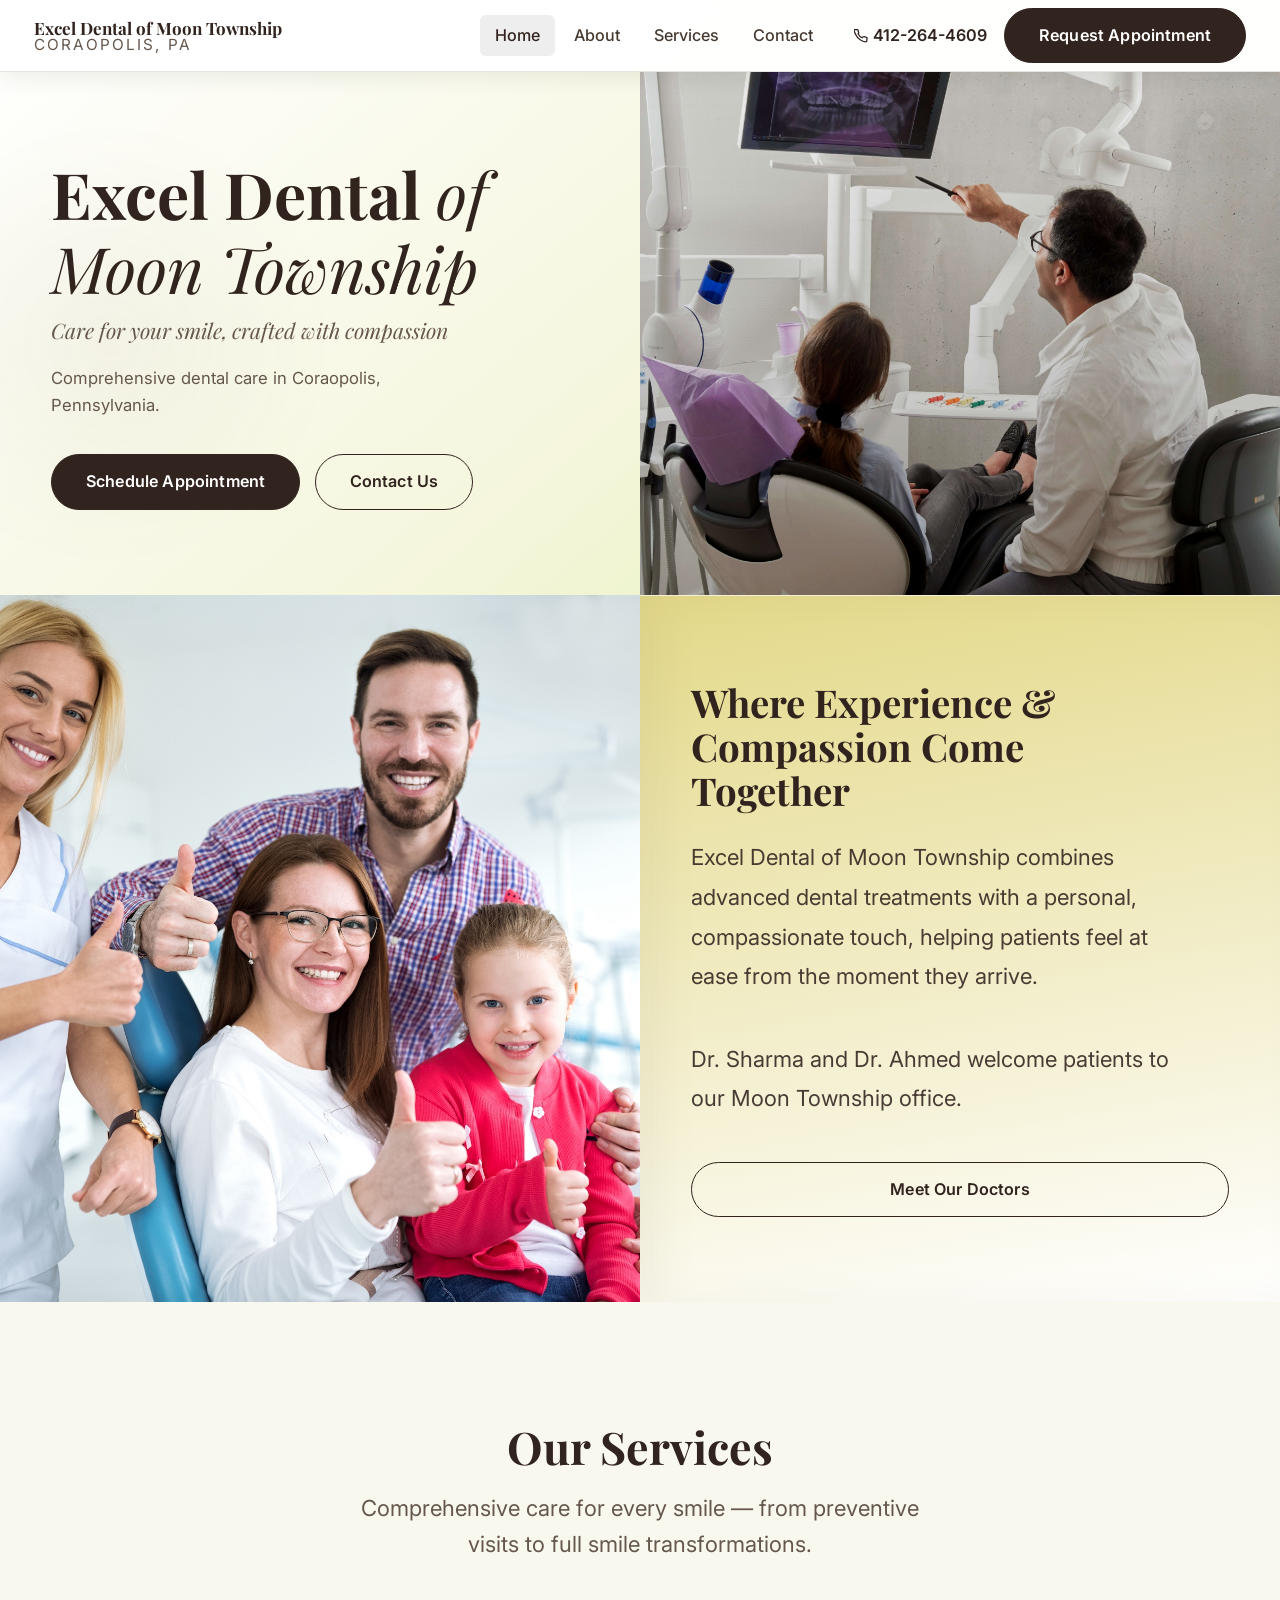
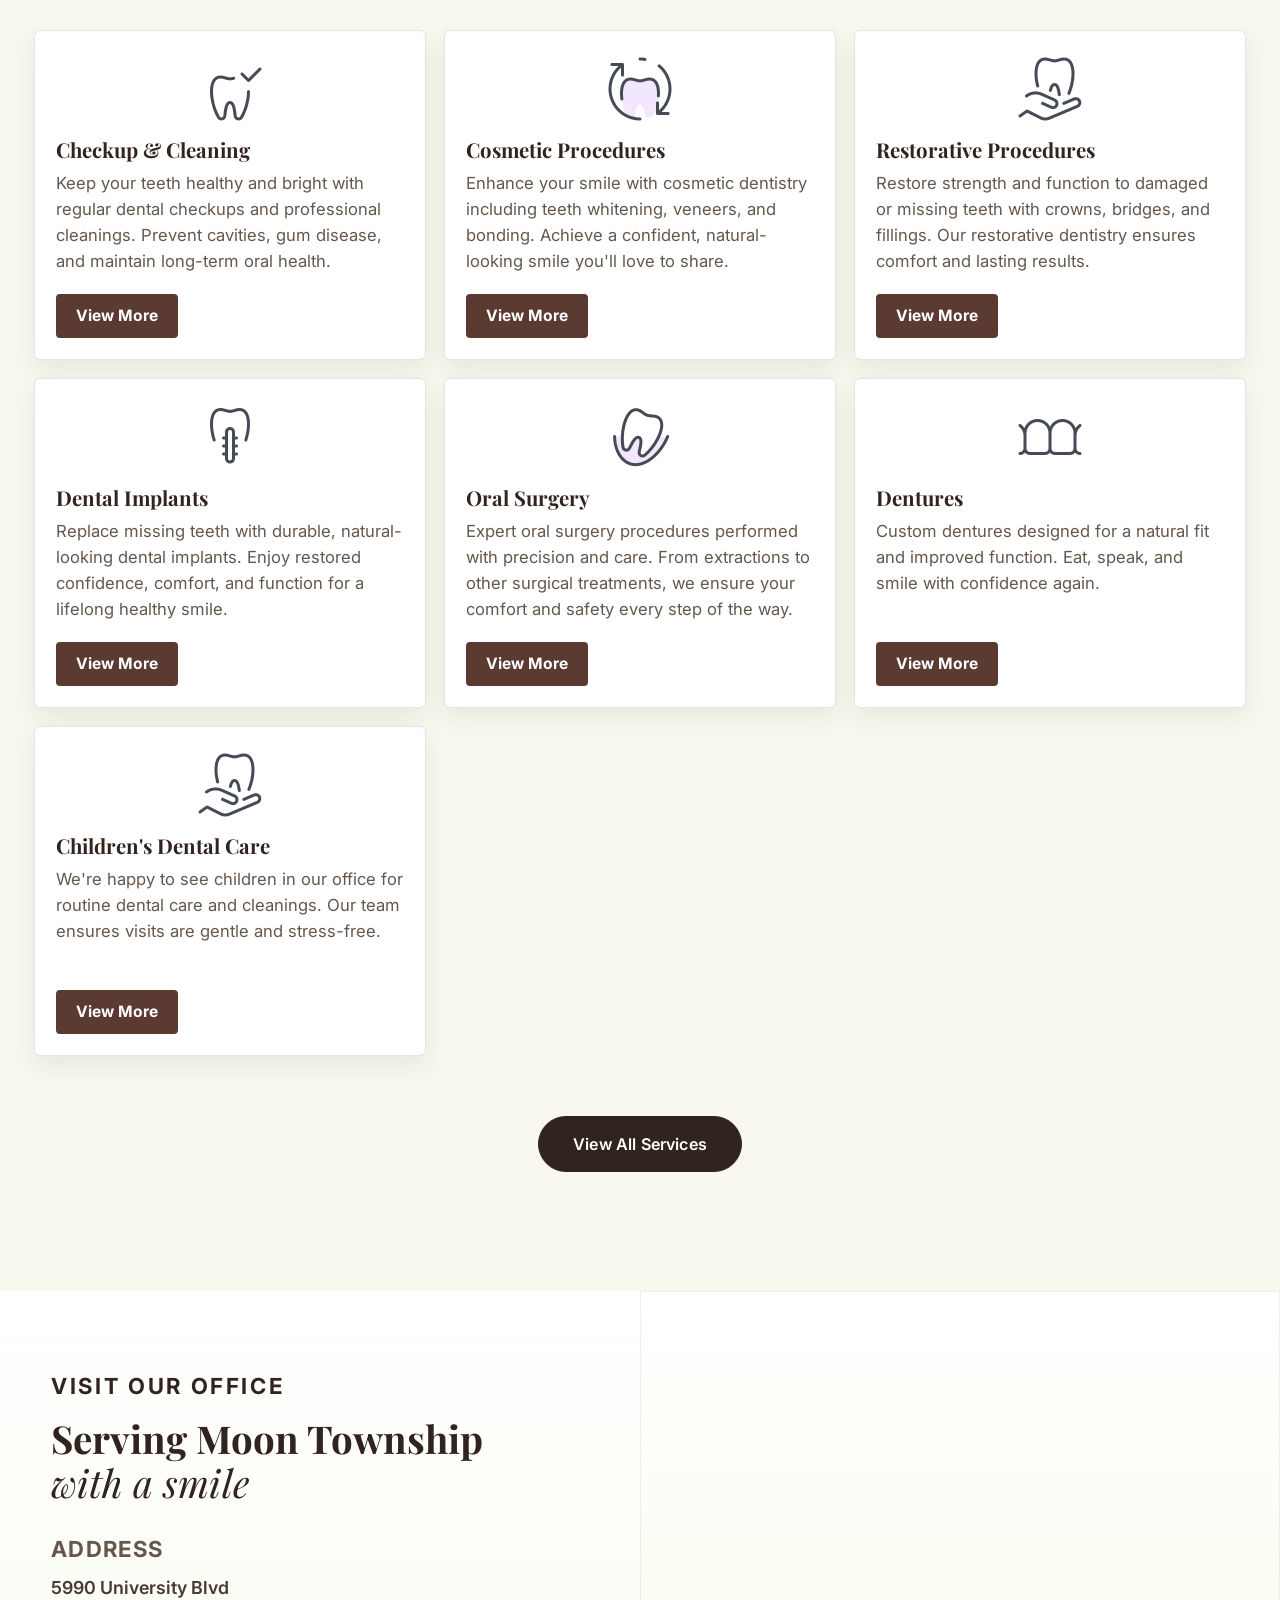
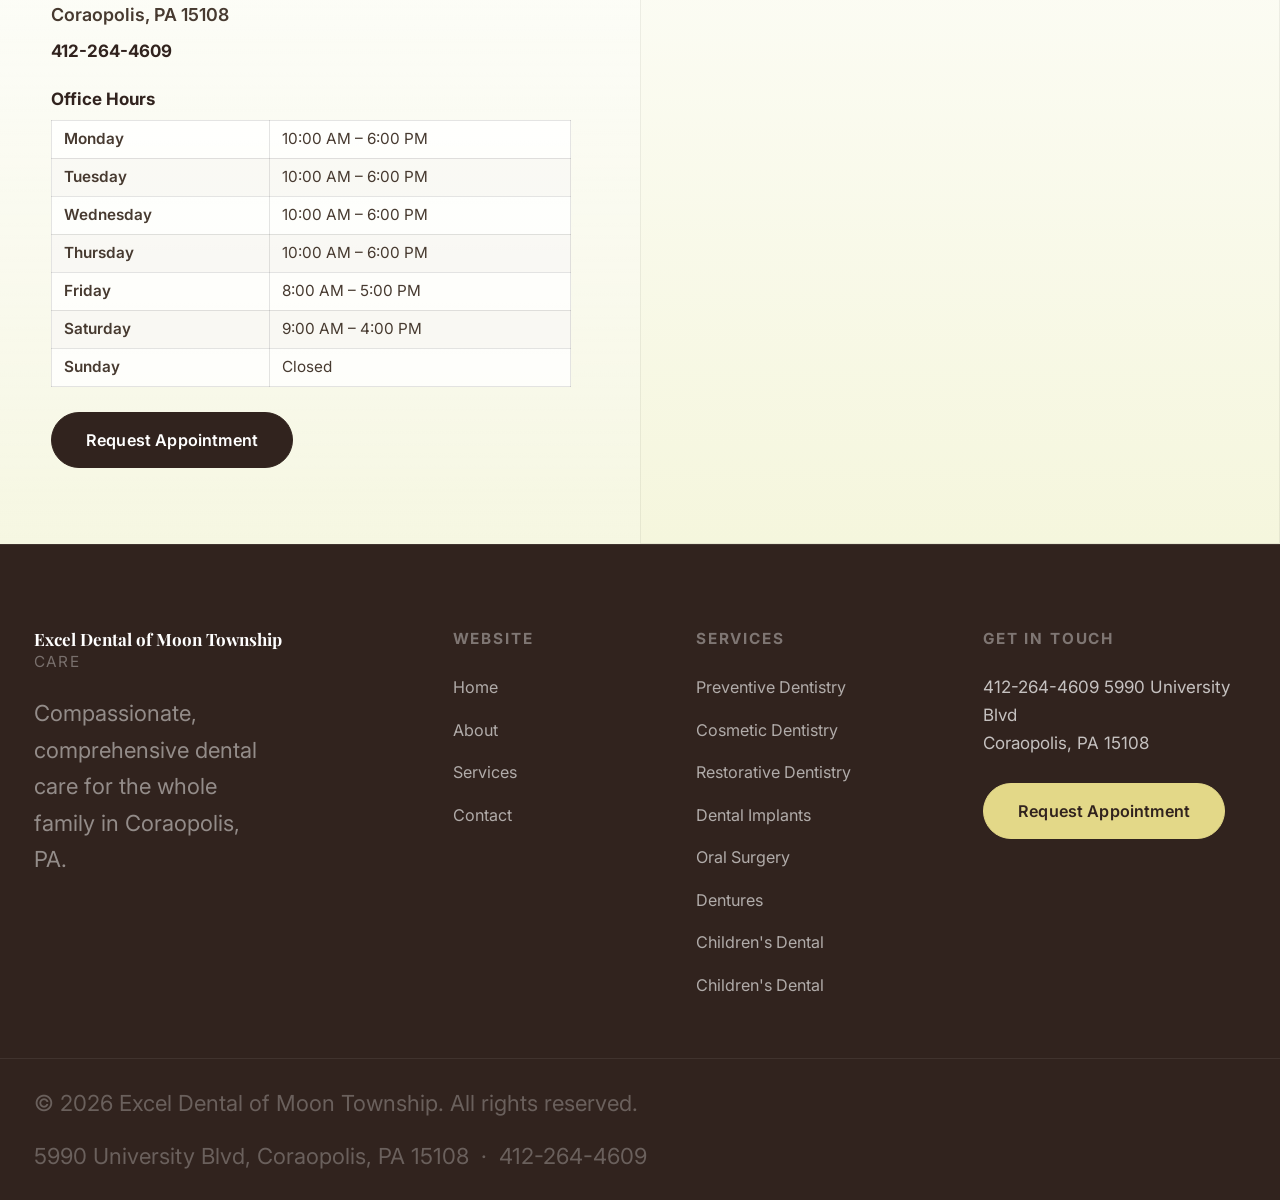
==== commit d738c2e9: "removed eyebrow" ====
--- a/index.html
+++ b/index.html
@@ -131,10 +131,6 @@
   <section class="hero" aria-labelledby="hero-heading">
     <div class="hero-left">
       <div class="hero-text">
-        <div class="hero-chip">
-          <svg width="10" height="10" viewBox="0 0 24 24" fill="currentColor" aria-hidden="true"><circle cx="12" cy="12" r="10"/></svg>
-          Comprehensive Dental Care
-        </div>
         <h1 class="hero-h1" id="hero-heading">Excel Dental <em>of Moon Township</em></h1>
         <p class="hero-tagline">Care for your smile, crafted with compassion</p>
         <p class="hero-desc">Comprehensive dental care in Coraopolis, Pennsylvania.</p>
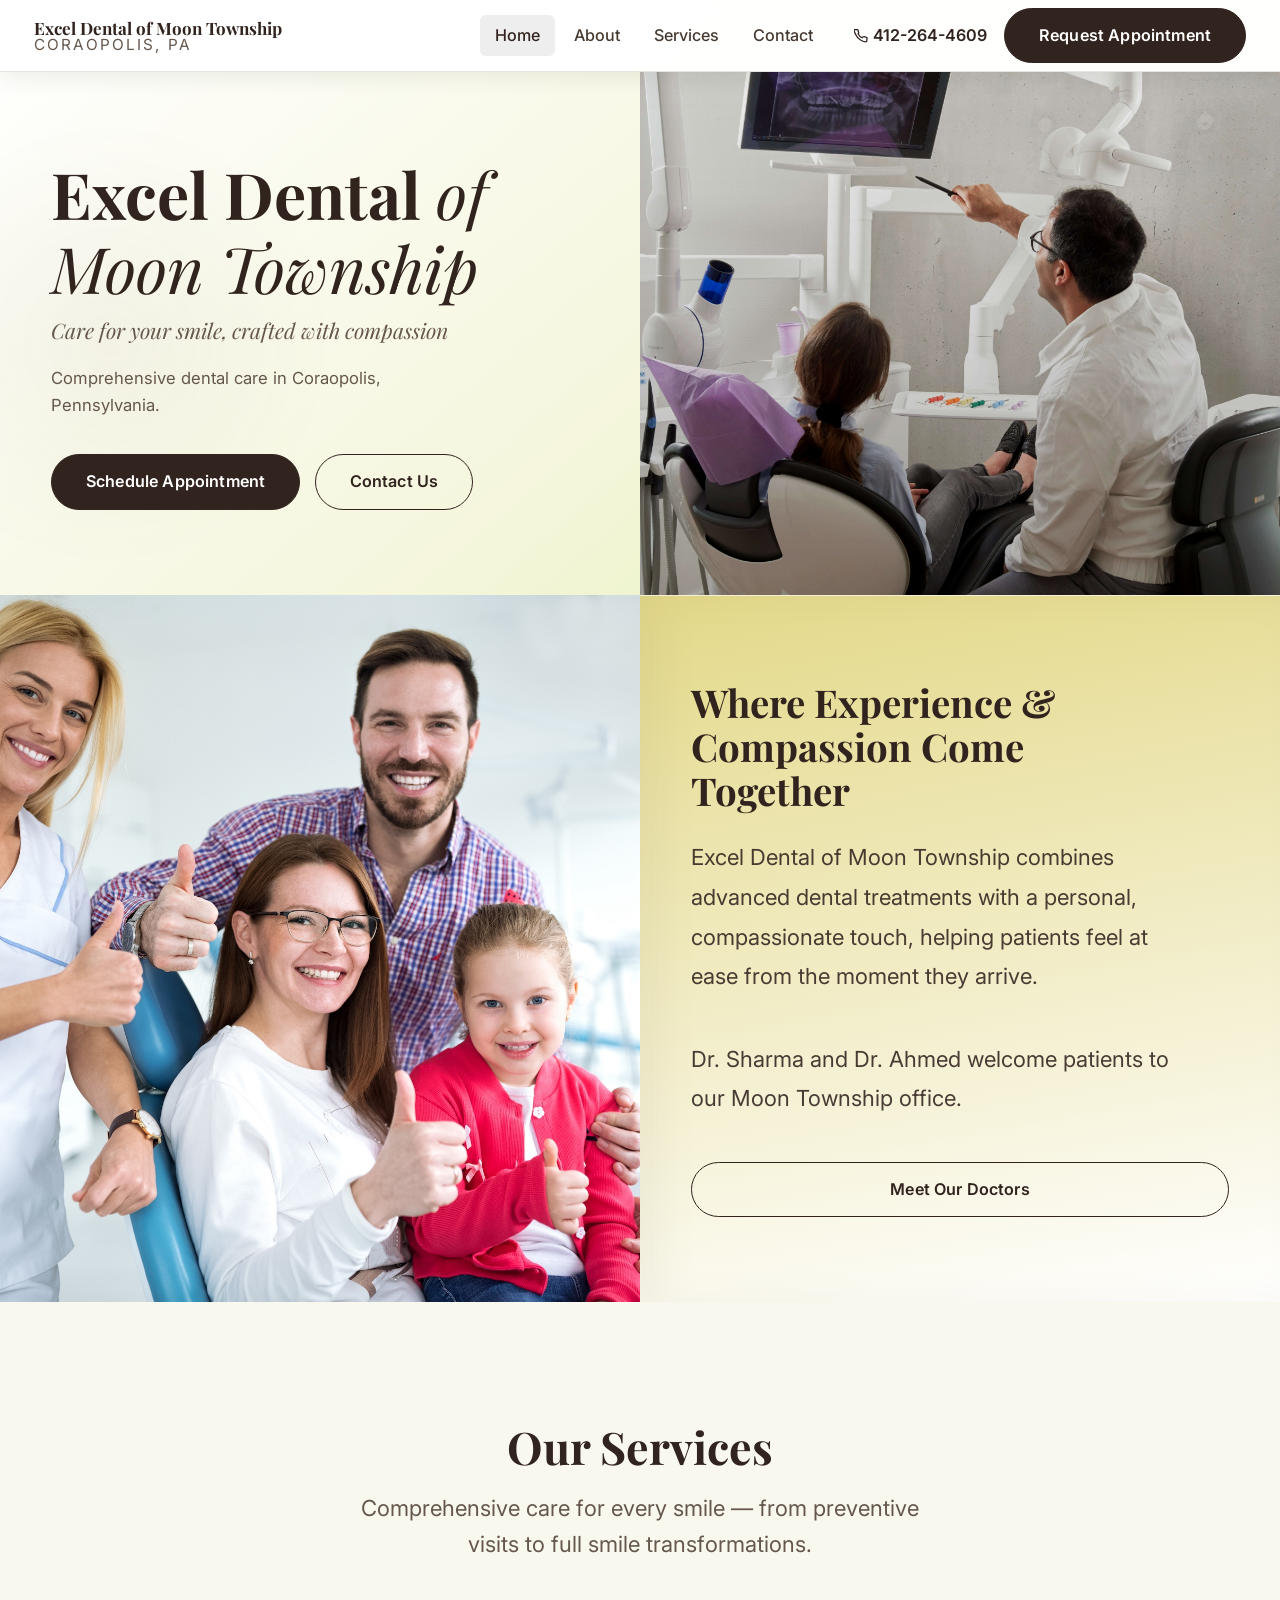
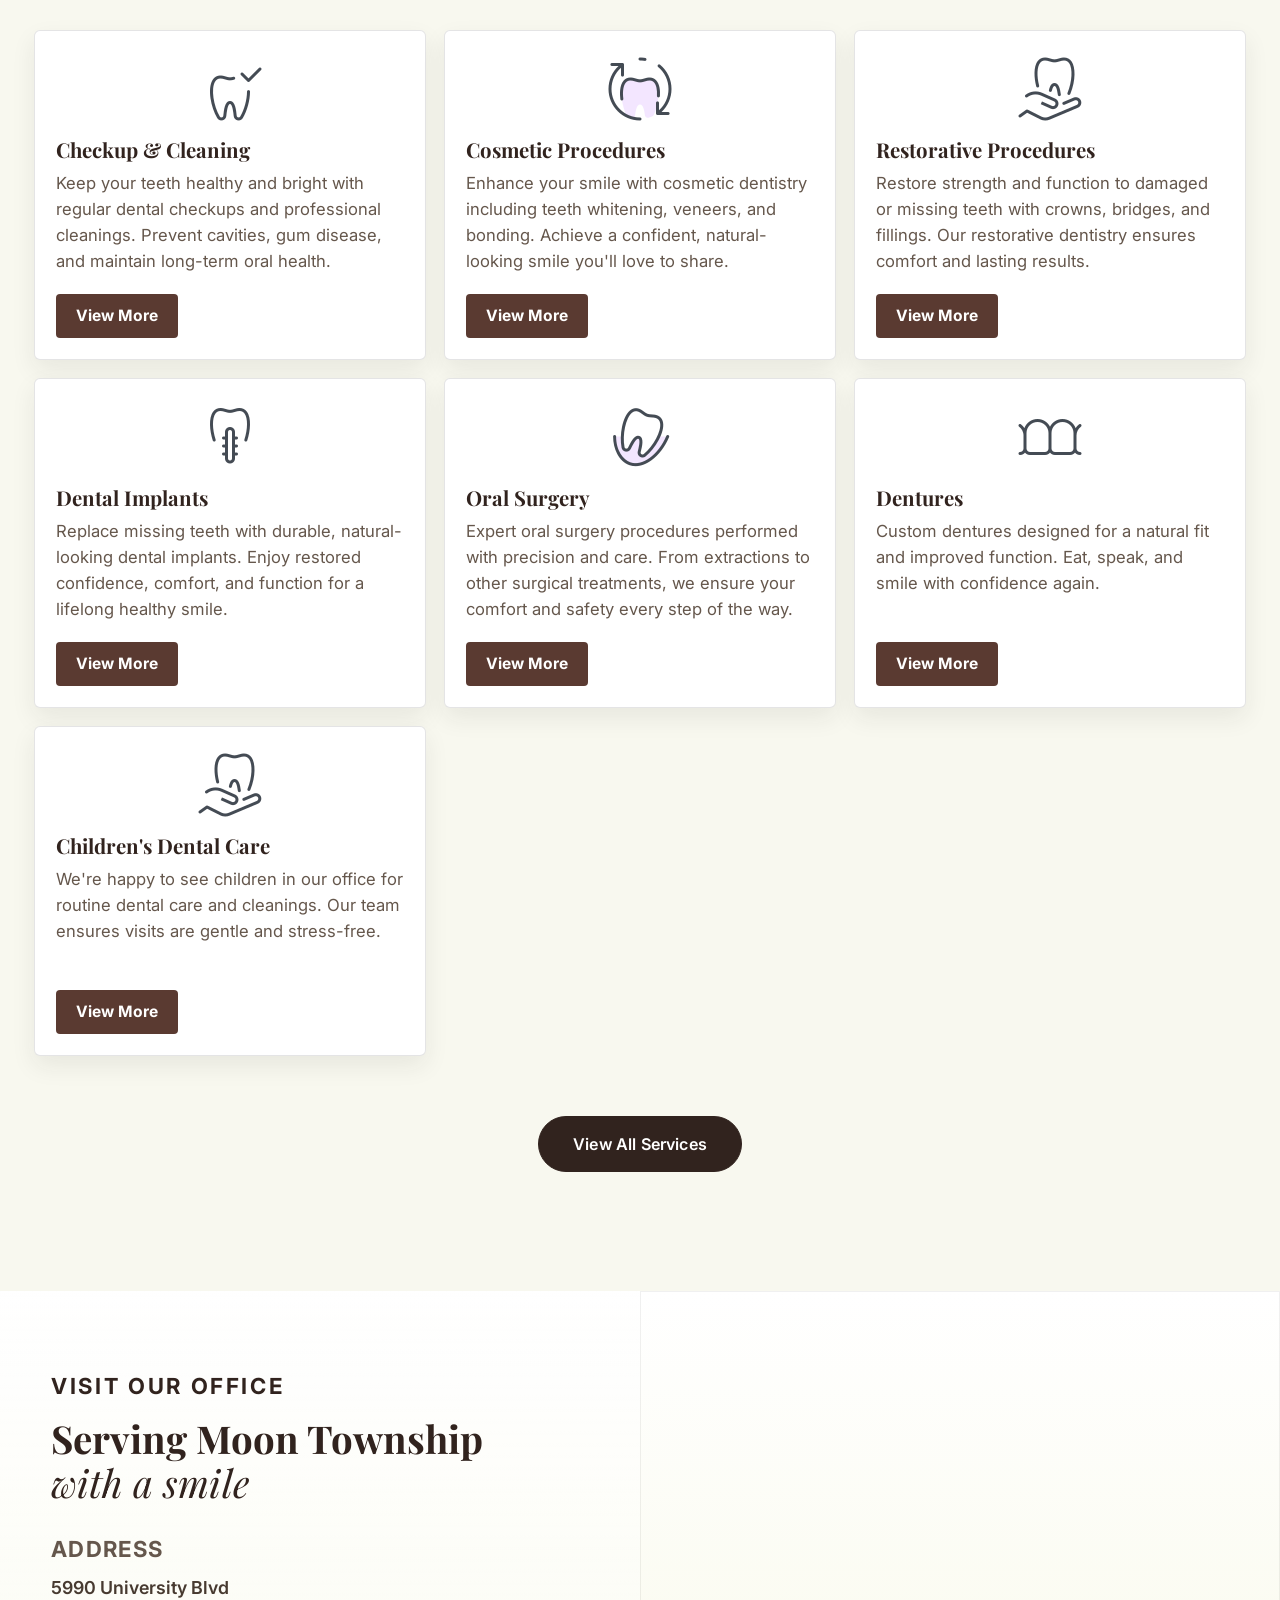
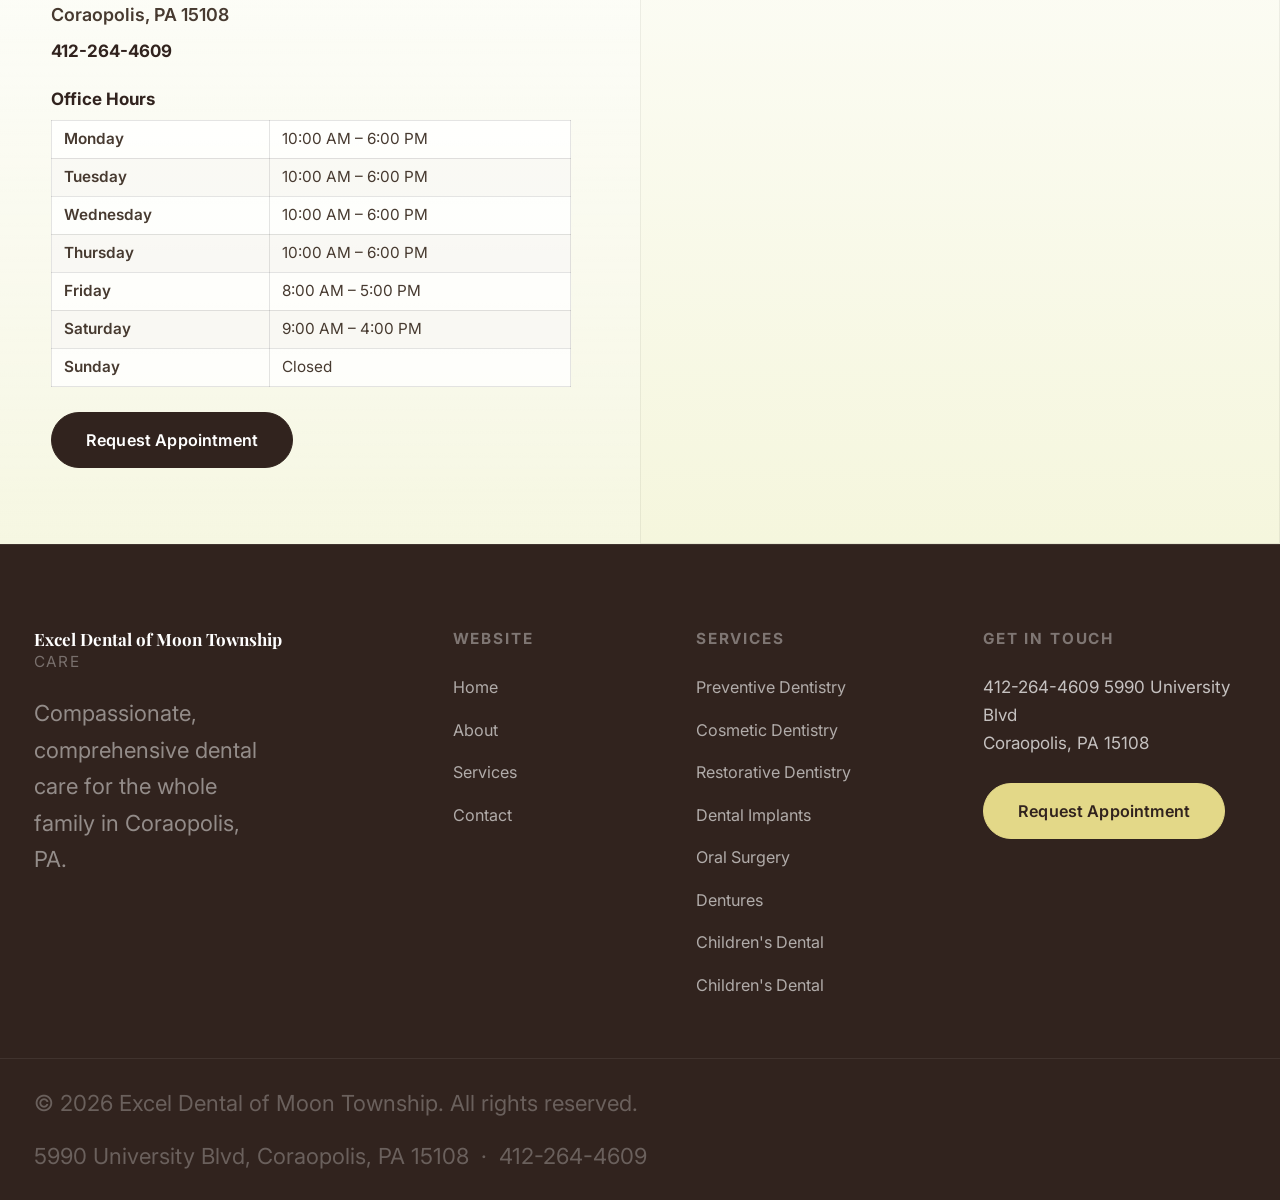
==== commit fdadc5a0: "Route appointment CTAs to Appointlet Co-authored-by: copilot-swe-agent[bot] <198982749+Copilot@users" ====
--- a/index.html
+++ b/index.html
@@ -105,7 +105,7 @@
           <svg width="14" height="14" viewBox="0 0 24 24" fill="none" stroke="currentColor" stroke-width="2.2" stroke-linecap="round" stroke-linejoin="round" aria-hidden="true"><path d="M22 16.92v3a2 2 0 01-2.18 2 19.79 19.79 0 01-8.63-3.07A19.5 19.5 0 013.06 9.81a19.79 19.79 0 01-3.07-8.67A2 2 0 012.18 1h3a2 2 0 012 1.72c.127.96.361 1.903.7 2.81a2 2 0 01-.45 2.11L6.91 8.16a16 16 0 006.93 6.93l1.52-1.52a2 2 0 012.11-.45c.907.339 1.85.573 2.81.7A2 2 0 0122 16.92z"/></svg>
           412-264-4609
         </a>
-        <a href="tel:+14122644609" class="btn btn-dark">Request Appointment</a>
+        <a href="https://appt.link/excel-dental-of-moon-township/dentist-appointment" class="btn btn-dark">Request Appointment</a>
       </div>
 
       <!-- Hamburger -->
@@ -122,7 +122,7 @@
       <a href="contact.html">Contact</a>
       <div class="nav-mobile-cta">
         <a href="tel:4122644609" class="btn btn-outline">📞 412-264-4609</a>
-        <a href="tel:+14122644609" class="btn btn-dark">Request Appointment</a>
+        <a href="https://appt.link/excel-dental-of-moon-township/dentist-appointment" class="btn btn-dark">Request Appointment</a>
       </div>
     </nav>
   </header>
@@ -135,7 +135,7 @@
         <p class="hero-tagline">Care for your smile, crafted with compassion</p>
         <p class="hero-desc">Comprehensive dental care in Coraopolis, Pennsylvania.</p>
         <div class="hero-actions">
-          <a href="tel:+14122644609" class="btn btn-dark">Schedule Appointment</a>
+          <a href="https://appt.link/excel-dental-of-moon-township/dentist-appointment" class="btn btn-dark">Schedule Appointment</a>
           <a href="contact.html" class="btn btn-outline">Contact Us</a>
         </div>
       </div>
@@ -278,7 +278,7 @@
         </table>
       </div>
 
-      <a href="tel:+14122644609" class="btn btn-dark visit-appointment">Request Appointment</a>
+      <a href="https://appt.link/excel-dental-of-moon-township/dentist-appointment" class="btn btn-dark visit-appointment">Request Appointment</a>
     </div>
     <div class="location-map" data-reveal="fade-right">
       <iframe
@@ -345,7 +345,7 @@
             5990 University Blvd<br>Coraopolis, PA 15108
           </a>
         </div>
-        <a href="tel:+14122644609" class="btn btn-accent footer-appt-btn">Request Appointment</a>
+        <a href="https://appt.link/excel-dental-of-moon-township/dentist-appointment" class="btn btn-accent footer-appt-btn">Request Appointment</a>
       </div>
 
     </div><!-- /footer-main -->
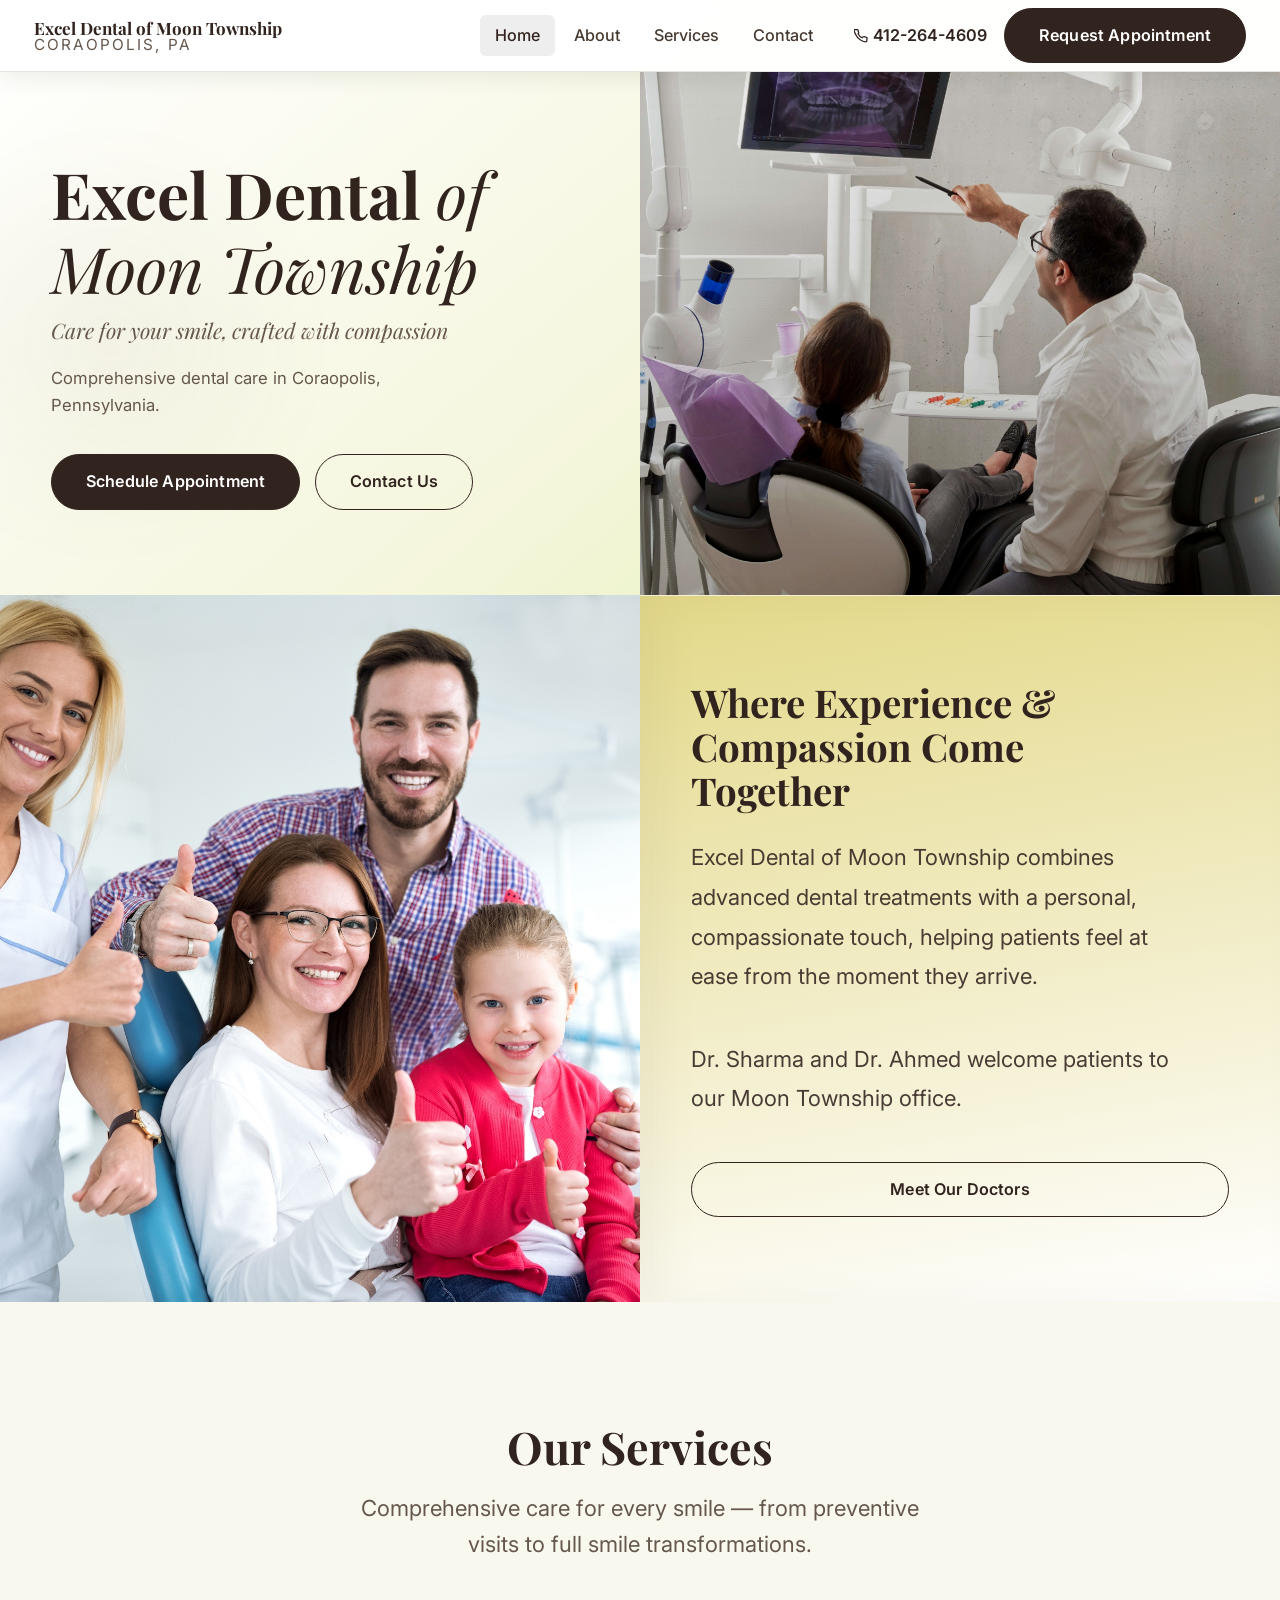
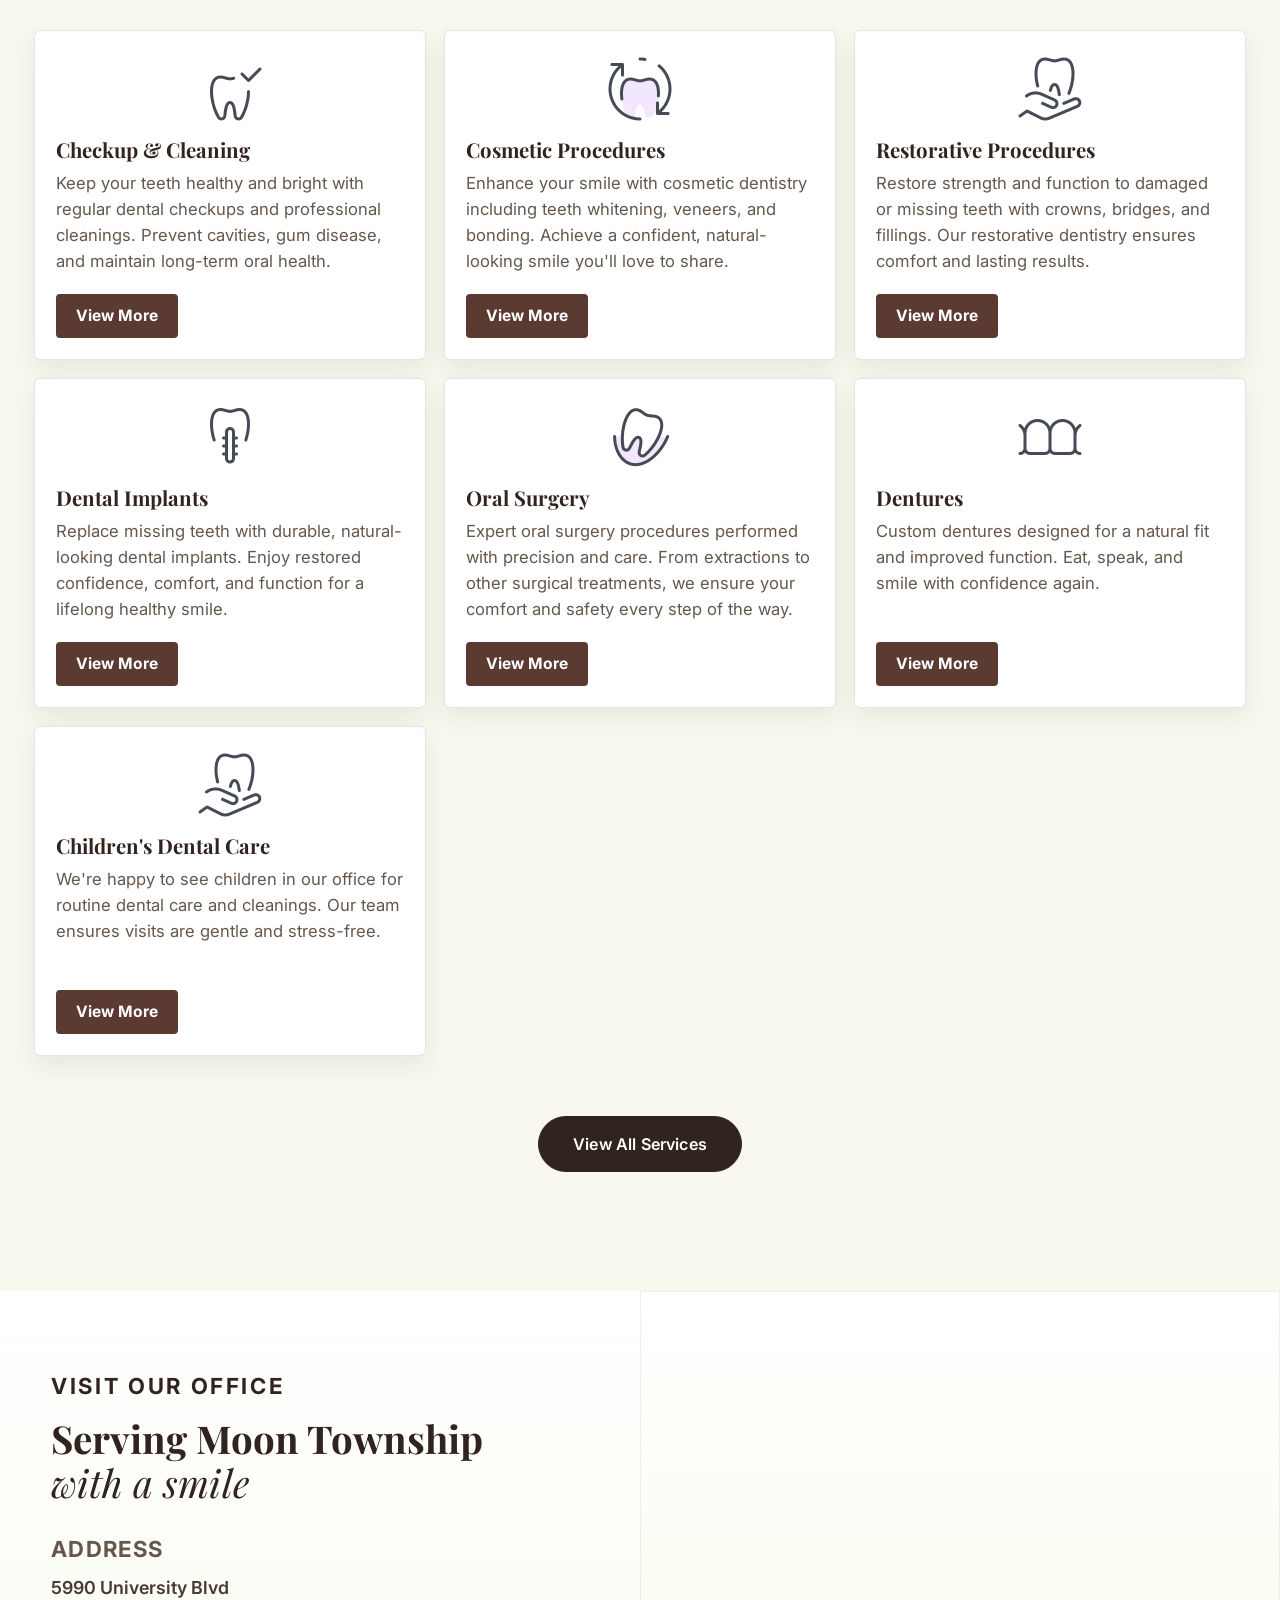
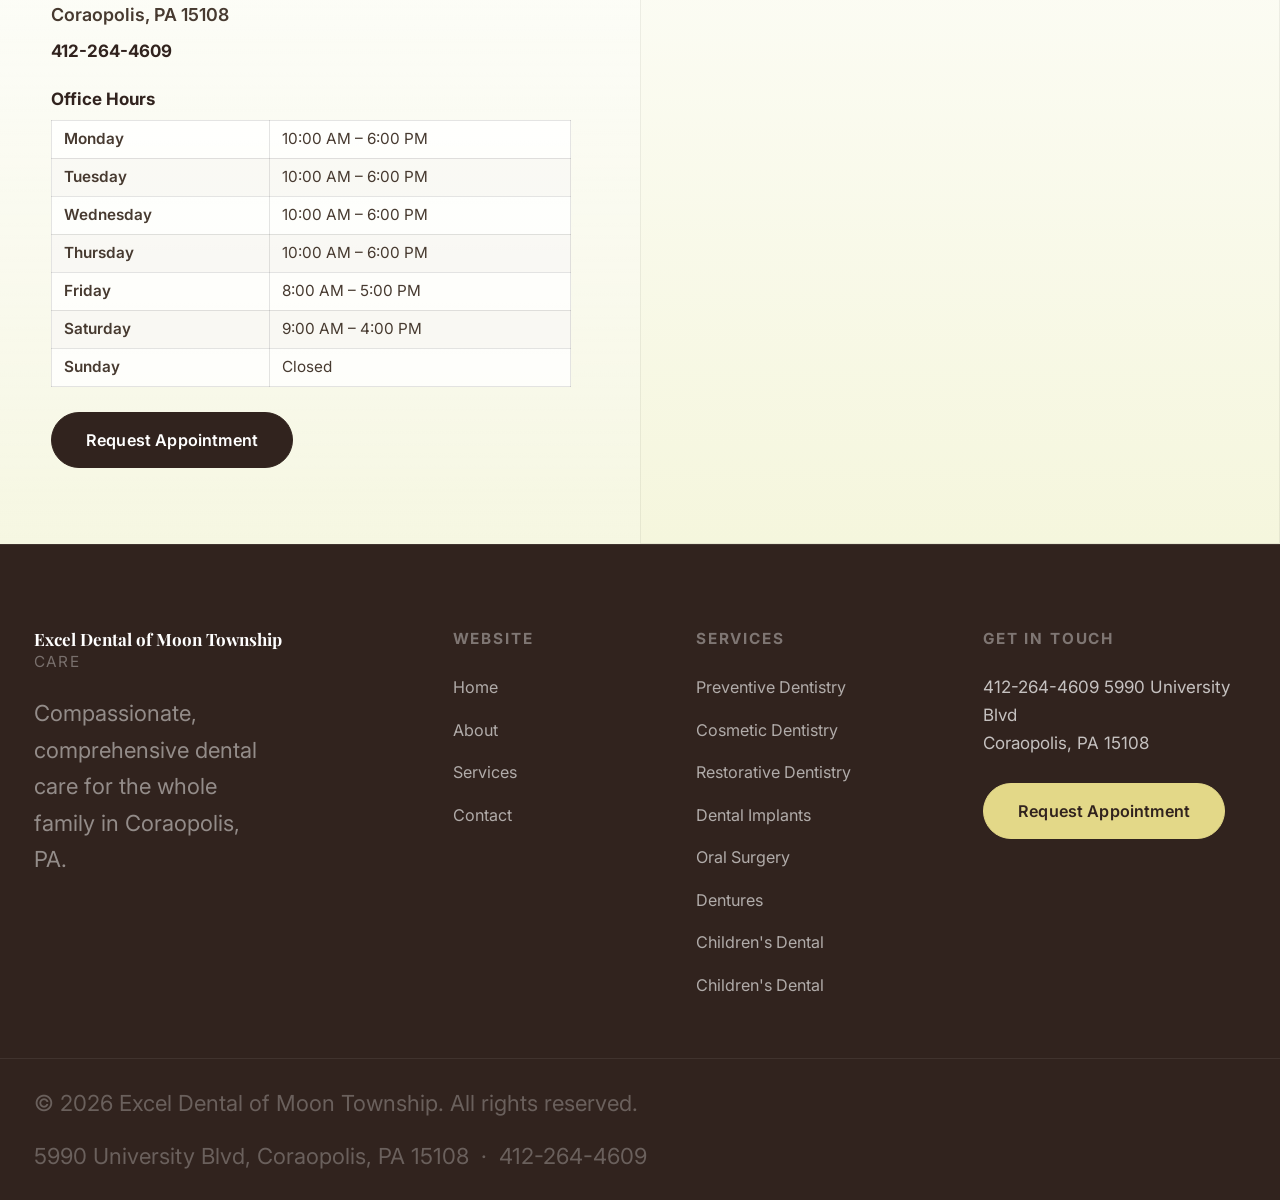
==== commit b2c920b1: "Remove displayed office email addresses Co-authored-by: copilot-swe-agent[bot] <198982749+Copilot@us" ====
--- a/index.html
+++ b/index.html
@@ -29,7 +29,6 @@
     "url": "https://exceldentalmoon.com/",
     "image": "https://exceldentalmoon.com/assets/images/wexford-hero-photo.jpg",
     "telephone": "+14122644609",
-    "email": "exceldentalpc@gmail.com",
     "address": {
       "@type": "PostalAddress",
       "streetAddress": "5990 University Blvd",
--- a/css/style.css
+++ b/css/style.css
@@ -955,6 +955,12 @@
   gap: 1.4rem;
 }
 
+.doctor-bios .profile-grid {
+  grid-template-columns: repeat(2, minmax(0, 1fr));
+  max-width: 1100px;
+  margin: 0 auto;
+}
+
 .profile-card {
   background: linear-gradient(180deg, #ffffff 0%, #f5f6dd 100%);
   border: 1px solid var(--border);
@@ -1627,6 +1633,7 @@
   .values-grid         { grid-template-columns: 1fr; }
   .team-grid           { grid-template-columns: 1fr 1fr; }
   .profile-grid        { grid-template-columns: 1fr; }
+  .doctor-bios .profile-grid { grid-template-columns: 1fr; }
   .profile-card--wide  { grid-column: span 1; }
   .about-team-highlight .profile-card {
     grid-template-columns: 1fr;
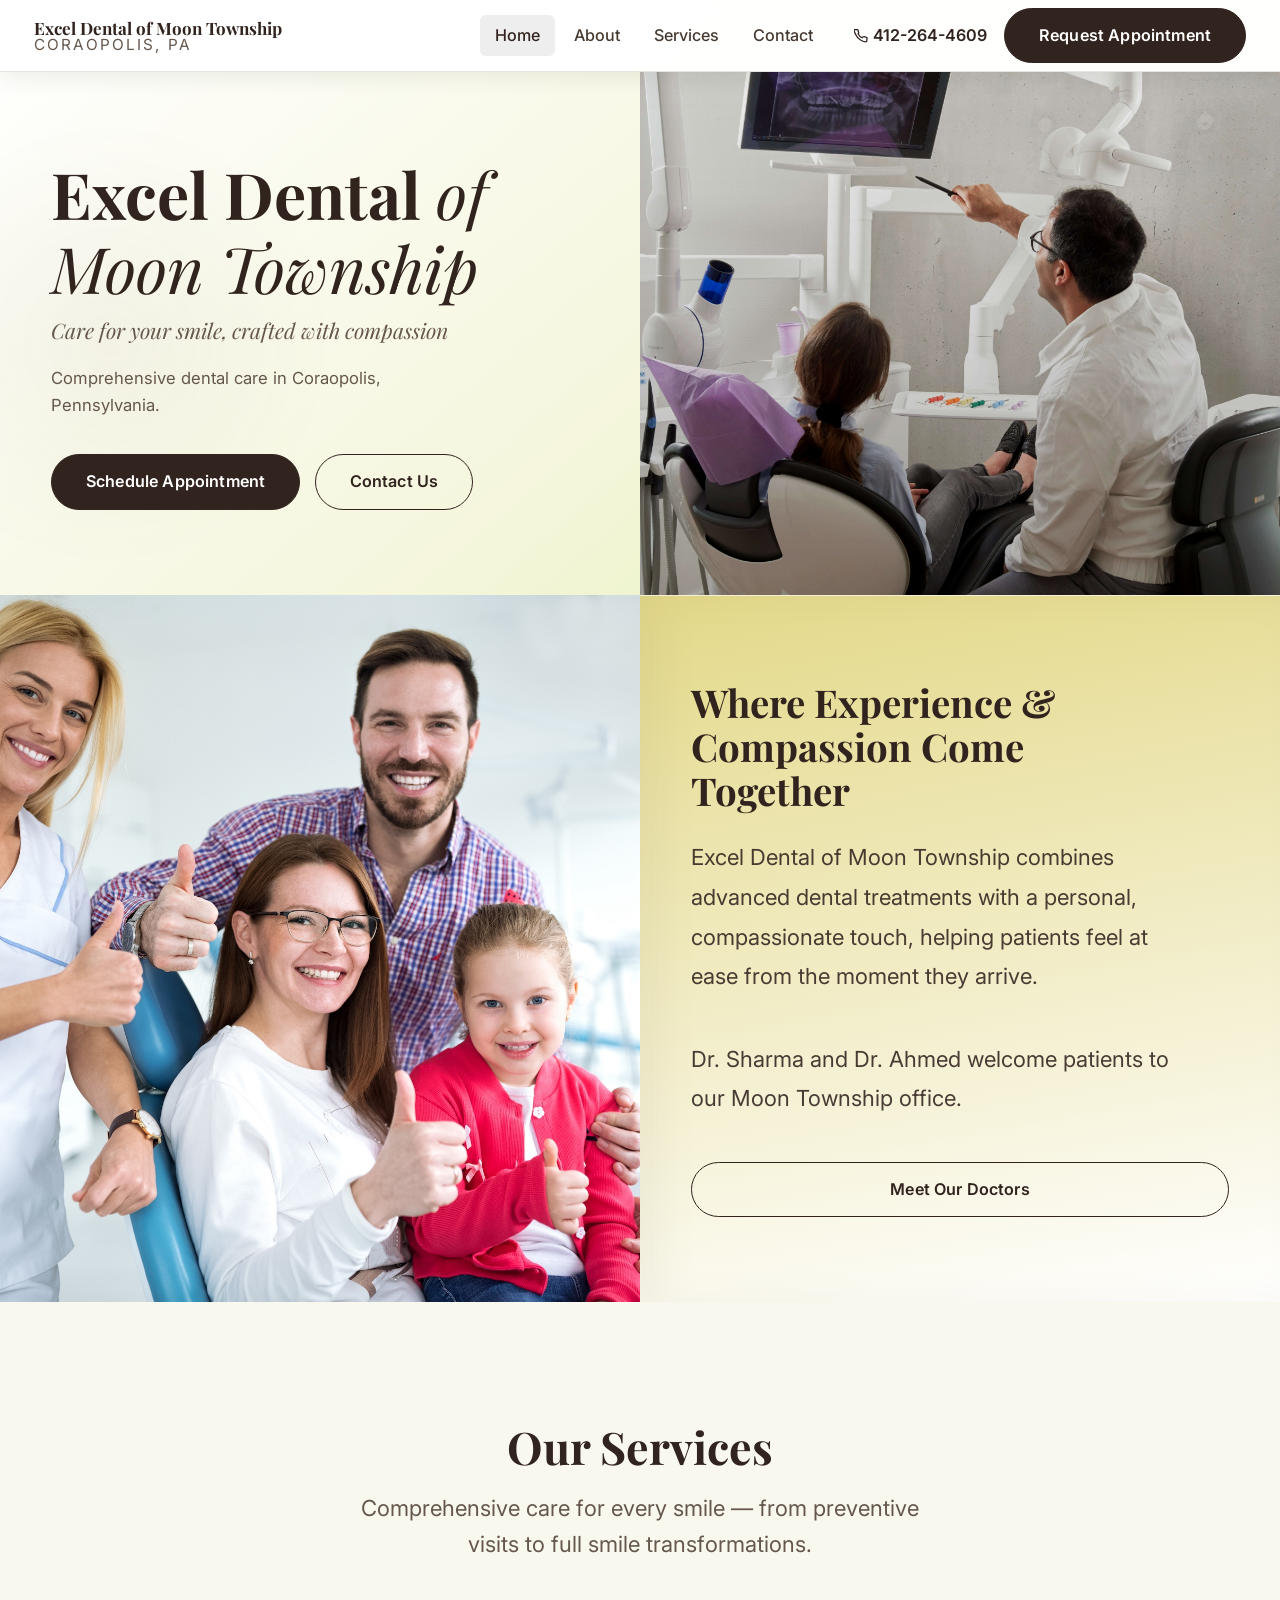
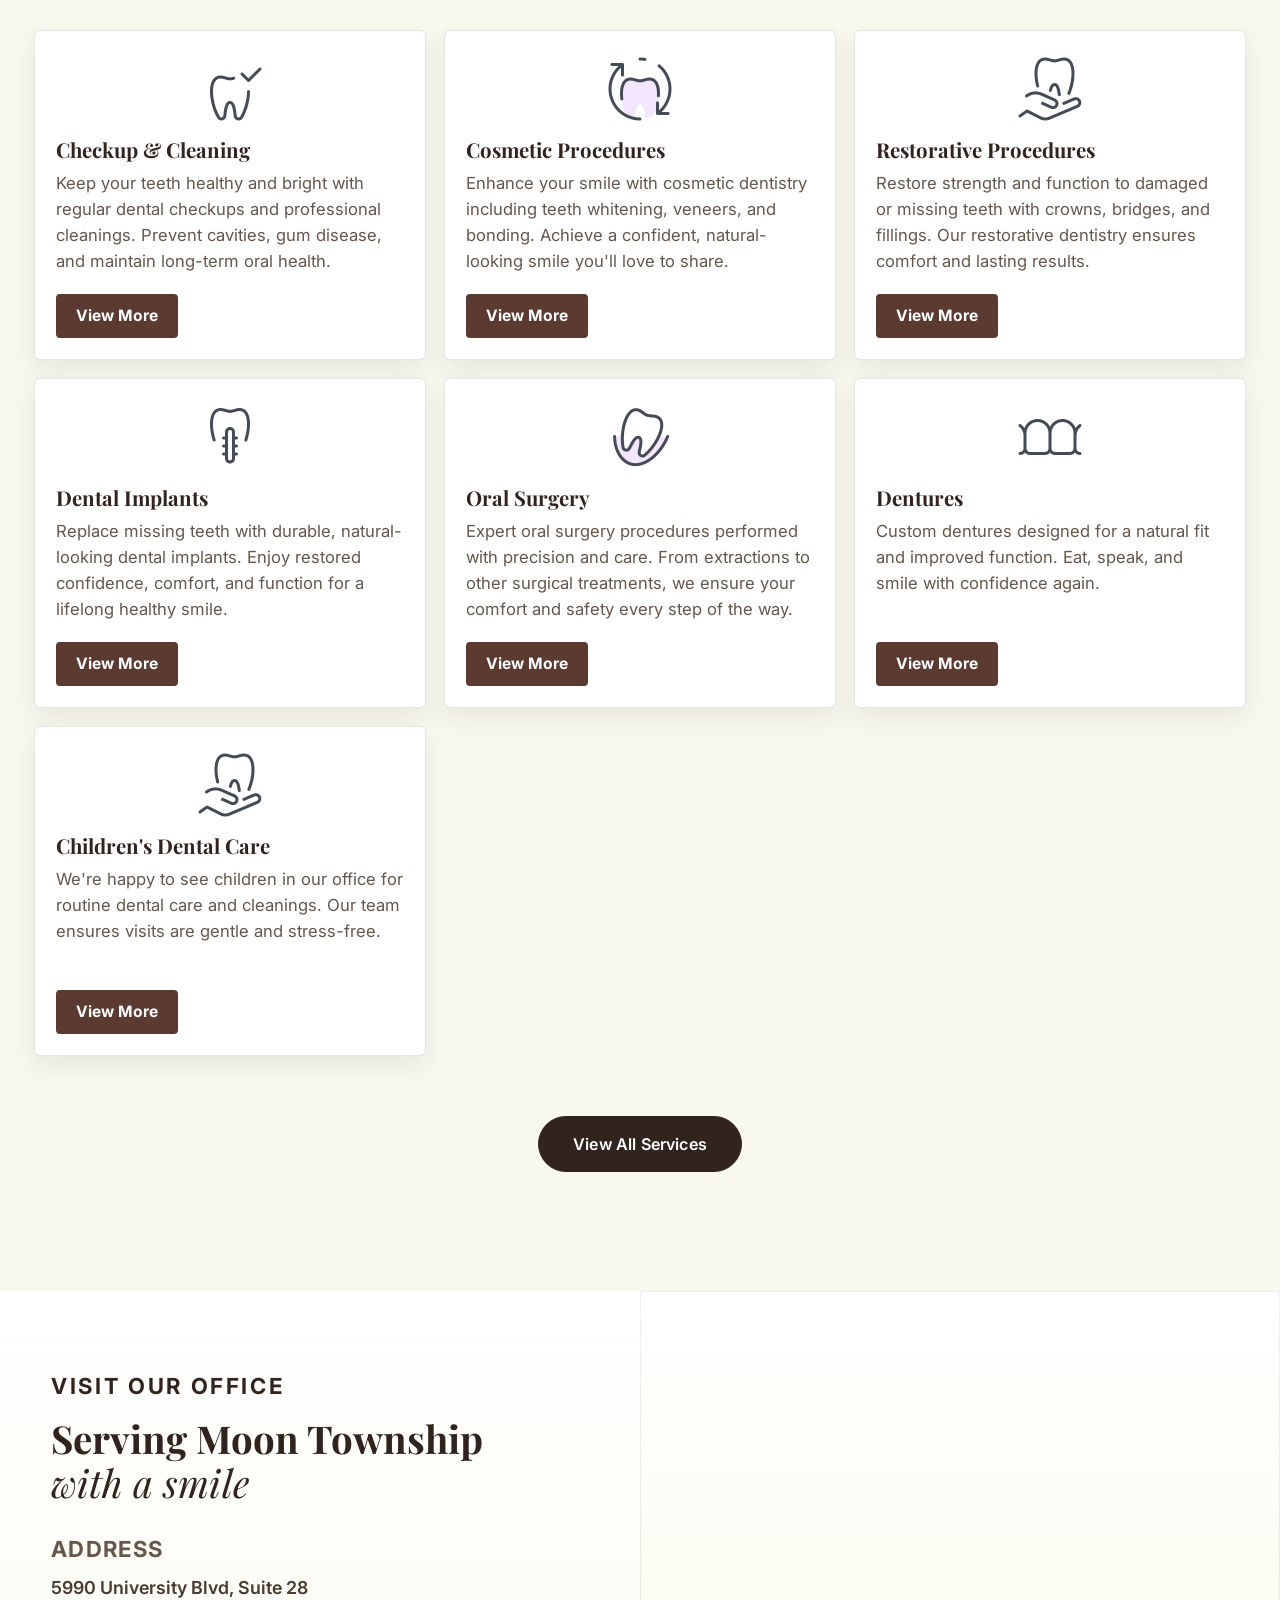
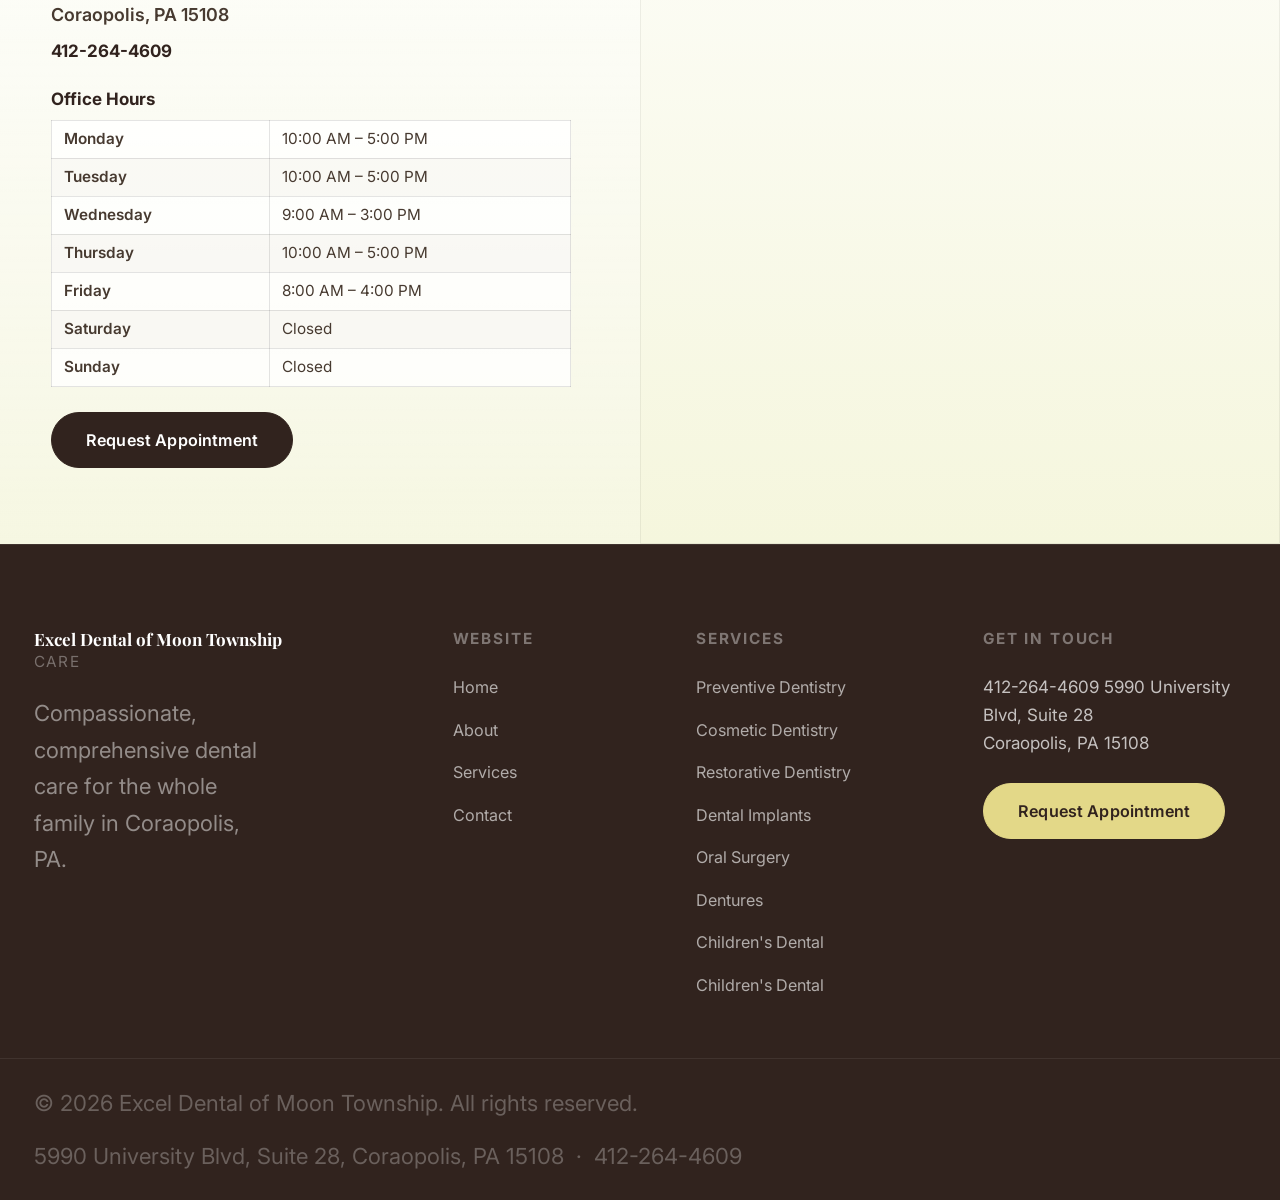
==== commit e5fd9053: "Correct Moon office hours and address Co-authored-by: copilot-swe-agent[bot] <198982749+Copilot@user" ====
--- a/index.html
+++ b/index.html
@@ -31,7 +31,7 @@
     "telephone": "+14122644609",
     "address": {
       "@type": "PostalAddress",
-      "streetAddress": "5990 University Blvd",
+      "streetAddress": "5990 University Blvd, Suite 28",
       "addressLocality": "Coraopolis",
       "addressRegion": "PA",
       "postalCode": "15108",
@@ -43,26 +43,25 @@
         "dayOfWeek": [
           "Monday",
           "Tuesday",
-          "Wednesday",
           "Thursday"
         ],
         "opens": "10:00",
-        "closes": "18:00"
+        "closes": "17:00"
+      },
+      {
+        "@type": "OpeningHoursSpecification",
+        "dayOfWeek": "Wednesday",
+        "opens": "09:00",
+        "closes": "15:00"
       },
       {
         "@type": "OpeningHoursSpecification",
         "dayOfWeek": "Friday",
         "opens": "08:00",
-        "closes": "17:00"
-      },
-      {
-        "@type": "OpeningHoursSpecification",
-        "dayOfWeek": "Saturday",
-        "opens": "09:00",
         "closes": "16:00"
       }
     ],
-    "hasMap": "https://maps.google.com/?q=5990+University+Blvd+Coraopolis+PA+15108"
+    "hasMap": "https://maps.google.com/?q=5990+University+Blvd+Suite+28+Coraopolis+PA+15108"
   }
   </script>
   <style>
@@ -258,7 +257,7 @@
 
       <div class="visit-address">
         <p class="info-label">Address</p>
-        <address><a href="https://maps.google.com/?q=5990+University+Blvd+Coraopolis+PA+15108" target="_blank" rel="noopener">5990 University Blvd<br />Coraopolis, PA 15108</a></address>
+        <address><a href="https://maps.google.com/?q=5990+University+Blvd+Suite+28+Coraopolis+PA+15108" target="_blank" rel="noopener">5990 University Blvd, Suite 28<br />Coraopolis, PA 15108</a></address>
         <a class="visit-phone" href="tel:+14122644609">412-264-4609</a>
       </div>
 
@@ -266,12 +265,12 @@
         <h3>Office Hours</h3>
         <table>
           <tbody>
-            <tr><th scope="row">Monday</th><td>10:00 AM – 6:00 PM</td></tr>
-            <tr><th scope="row">Tuesday</th><td>10:00 AM – 6:00 PM</td></tr>
-            <tr><th scope="row">Wednesday</th><td>10:00 AM – 6:00 PM</td></tr>
-            <tr><th scope="row">Thursday</th><td>10:00 AM – 6:00 PM</td></tr>
-            <tr><th scope="row">Friday</th><td>8:00 AM – 5:00 PM</td></tr>
-            <tr><th scope="row">Saturday</th><td>9:00 AM – 4:00 PM</td></tr>
+            <tr><th scope="row">Monday</th><td>10:00 AM – 5:00 PM</td></tr>
+            <tr><th scope="row">Tuesday</th><td>10:00 AM – 5:00 PM</td></tr>
+            <tr><th scope="row">Wednesday</th><td>9:00 AM – 3:00 PM</td></tr>
+            <tr><th scope="row">Thursday</th><td>10:00 AM – 5:00 PM</td></tr>
+            <tr><th scope="row">Friday</th><td>8:00 AM – 4:00 PM</td></tr>
+            <tr><th scope="row">Saturday</th><td>Closed</td></tr>
             <tr><th scope="row">Sunday</th><td>Closed</td></tr>
           </tbody>
         </table>
@@ -281,9 +280,9 @@
     </div>
     <div class="location-map" data-reveal="fade-right">
       <iframe
-        src="https://maps.google.com/maps?q=5990+University+Blvd+Coraopolis+PA+15108&z=15&output=embed"
+        src="https://maps.google.com/maps?q=5990+University+Blvd+Suite+28+Coraopolis+PA+15108&z=15&output=embed"
         loading="lazy"
-        title="Map to Excel Dental of Moon Township at 5990 University Blvd"
+        title="Map to Excel Dental of Moon Township at 5990 University Blvd, Suite 28"
         allowfullscreen>
       </iframe>
     </div>
@@ -340,8 +339,8 @@
         <h4>Get In Touch</h4>
         <div class="footer-contact-info">
           <a href="tel:4122644609">412-264-4609</a>
-          <a href="https://maps.google.com/?q=5990+University+Blvd+Coraopolis+PA+15108" target="_blank" rel="noopener">
-            5990 University Blvd<br>Coraopolis, PA 15108
+          <a href="https://maps.google.com/?q=5990+University+Blvd+Suite+28+Coraopolis+PA+15108" target="_blank" rel="noopener">
+            5990 University Blvd, Suite 28<br>Coraopolis, PA 15108
           </a>
         </div>
         <a href="https://appt.link/excel-dental-of-moon-township/dentist-appointment" class="btn btn-accent footer-appt-btn">Request Appointment</a>
@@ -351,7 +350,7 @@
 
     <div class="footer-bottom">
       <p>&copy; <span id="year"></span> Excel Dental of Moon Township. All rights reserved.</p>
-      <p>5990 University Blvd, Coraopolis, PA 15108 &nbsp;·&nbsp; 412-264-4609</p>
+      <p>5990 University Blvd, Suite 28, Coraopolis, PA 15108 &nbsp;·&nbsp; 412-264-4609</p>
     </div>
   </footer>
 
